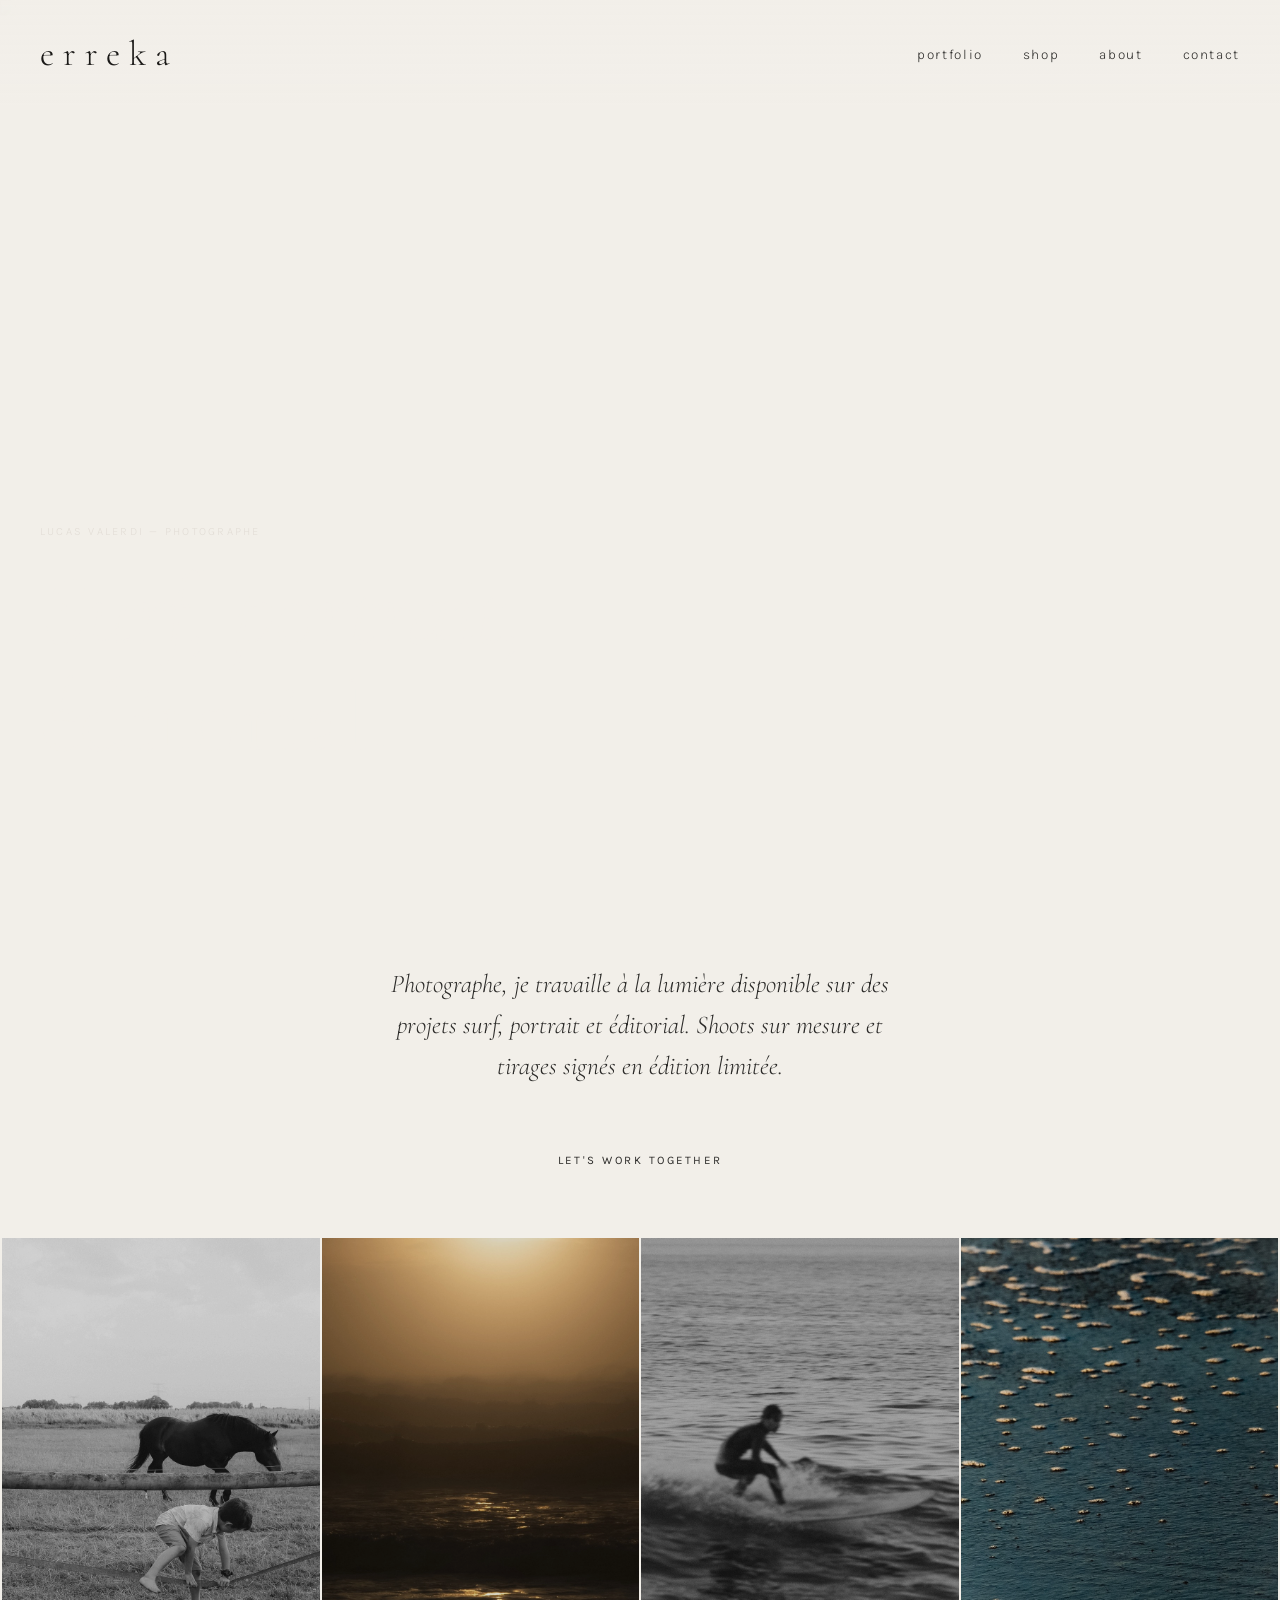
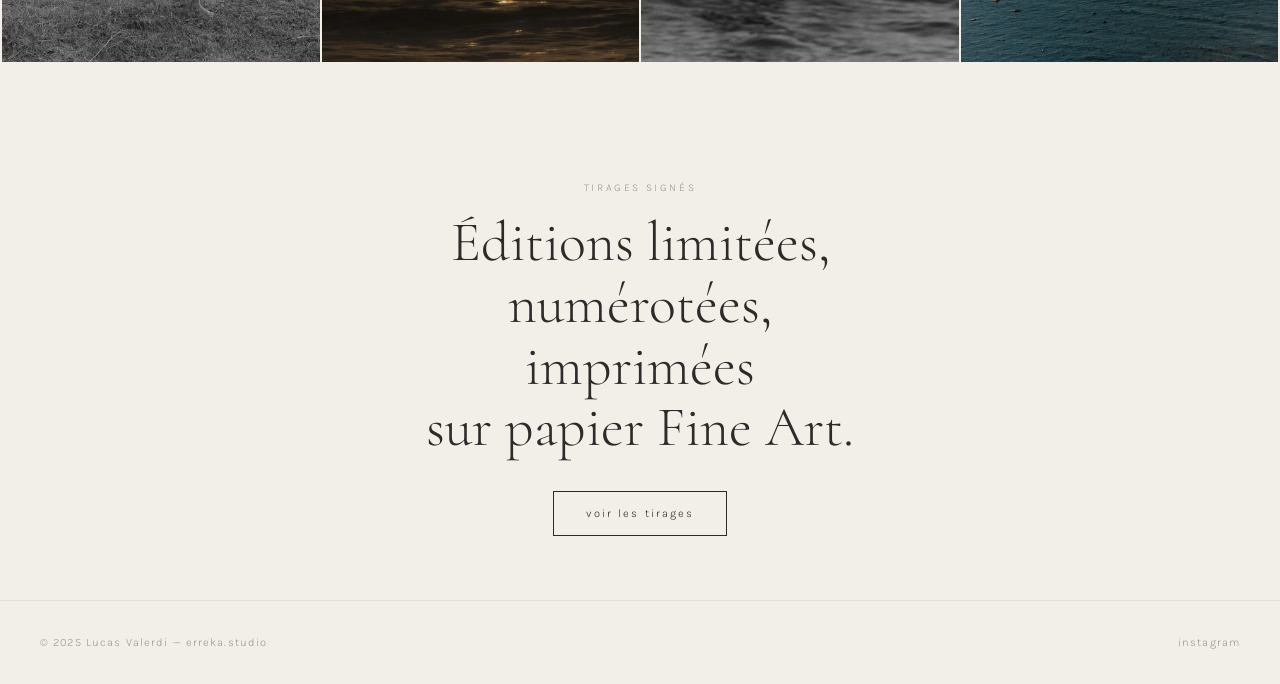
==== index.html @ fd2694c6 "Animations hover : button[type=submit] + .animated-link réutilisable Co-Authored-By: Claude Sonnet 4" ====
<!DOCTYPE html>
<html lang="fr">
<head>
  <meta charset="UTF-8" />
  <meta name="viewport" content="width=device-width, initial-scale=1.0" />
  <title>Lucas Valerdi — Photographe Pays Basque</title>
  <meta name="description" content="Photographe au Pays Basque. Surf, portrait, éditorial à Biarritz, Hendaye et côte atlantique. Shoots sur mesure et tirages signés en édition limitée." />

  <!-- Open Graph -->
  <meta property="og:title" content="Lucas Valerdi — Photographe Pays Basque" />
  <meta property="og:description" content="Photographe au Pays Basque. Surf, portrait, éditorial. Shoots sur mesure et tirages signés en édition limitée." />
  <meta property="og:image" content="https://erreka.studio/images/hero.jpg" />
  <meta property="og:url" content="https://erreka.studio/" />
  <meta property="og:type" content="website" />
  <meta name="twitter:card" content="summary_large_image" />
  <meta name="twitter:title" content="Lucas Valerdi — Photographe Pays Basque" />
  <meta name="twitter:description" content="Photographe au Pays Basque. Surf, portrait, éditorial." />
  <meta name="twitter:image" content="https://erreka.studio/images/hero.jpg" />

  <link rel="icon" href="favicon.svg" type="image/svg+xml" />
  <link rel="preconnect" href="https://fonts.googleapis.com" />
  <link rel="preconnect" href="https://fonts.gstatic.com" crossorigin />
  <link href="https://fonts.googleapis.com/css2?family=Cormorant:ital,wght@0,300;0,400;1,300;1,400&family=Karla:wght@300;400&display=swap" rel="stylesheet" />
  <link rel="stylesheet" href="style.css" />

  <!-- Schema.org JSON-LD -->
  <script type="application/ld+json">
  {
    "@context": "https://schema.org",
    "@type": "Photographer",
    "name": "Lucas Valerdi",
    "url": "https://erreka.studio",
    "address": {
      "@type": "PostalAddress",
      "addressLocality": "Hendaye",
      "addressRegion": "Pays Basque",
      "addressCountry": "FR"
    },
    "email": "contact@erreka.studio"
  }
  </script>
</head>
<body>

  <!-- NAV -->
  <nav>
    <a href="index.html" class="nav-logo">erreka</a>
    <button class="nav-toggle" aria-label="Menu" onclick="toggleMenu()">
      <span></span><span></span>
    </button>
    <ul class="nav-links" id="navLinks">
      <li><a href="portfolio.html">portfolio</a></li>
      <li><a href="shop.html">shop</a></li>
      <li><a href="about.html">about</a></li>
      <li><a href="contact.html">contact</a></li>
    </ul>
  </nav>

  <!-- HERO — fondu enchaîné automatique -->
  <section class="hero">
    <div class="hero-image-wrap">
      <!-- Slide 1 : actif par défaut via JS -->
      <div class="hero-slide">
        <img src="images/hero.jpg" alt="Côte atlantique, Pays Basque" />
      </div>
      <div class="hero-slide">
        <img src="images/hero-2.jpg" alt="Surf au Pays Basque" />
      </div>
      <div class="hero-slide">
        <img src="images/hero-3.jpg" alt="Portrait photographe Biarritz" />
      </div>
      <div class="hero-slide">
        <img src="images/hero-4.jpg" alt="Paysage Pyrénées Atlantiques" />
      </div>
    </div>
    <div class="hero-text">
      <p class="hero-eyebrow">Lucas Valerdi — Photographe</p>
      <h1><em>Surf, portrait,</em><br />éditorial.</h1>
    </div>
  </section>

  <!-- INTRO -->
  <section class="intro">
    <p>
      Photographe, je travaille à la lumière disponible
      sur des projets surf, portrait et éditorial.
      Shoots sur mesure et tirages signés en édition limitée.
    </p>
  </section>

  <!-- CTA WORK TOGETHER -->
  <div class="cta-work">
    <a href="contact.html" class="btn-work animated-link">let's work together</a>
  </div>

  <!-- PORTFOLIO GRID PREVIEW -->
  <section class="grid-preview">
    <div class="grid-item">
      <a href="portfolio.html">
        <img src="images/photo-21.jpg" alt="Photographie Lucas Valerdi Pays Basque" />
      </a>
    </div>
    <div class="grid-item">
      <a href="portfolio.html">
        <img src="images/photo-9.jpg" alt="Photographie Lucas Valerdi Pays Basque" />
      </a>
    </div>
    <div class="grid-item">
      <a href="portfolio.html">
        <img src="images/photo-23.jpg" alt="Photographie Lucas Valerdi Pays Basque" />
      </a>
    </div>
    <div class="grid-item">
      <a href="portfolio.html">
        <img src="images/photo-20.jpg" alt="Photographie Lucas Valerdi Pays Basque" />
      </a>
    </div>
  </section>

  <!-- CTA TIRAGES -->
  <section class="cta-tirages">
    <div class="cta-inner">
      <p class="cta-label">tirages signés</p>
      <h2>Éditions limitées,<br />numérotées, imprimées<br />sur papier Fine Art.</h2>
      <a href="shop.html" class="btn">voir les tirages</a>
    </div>
  </section>

  <!-- FOOTER -->
  <footer>
    <p>© 2025 Lucas Valerdi — erreka.studio</p>
    <a href="https://instagram.com/erreka_studio" target="_blank" rel="noopener noreferrer" aria-label="Instagram erreka_studio (nouvelle fenêtre)">instagram</a>
  </footer>

  <script src="script.js"></script>
</body>
</html>
---- style.css ----
/* =====================
   TOKENS
   ===================== */
:root {
  --cream:    #F2EFE9;
  --fog:      #E2DDD6;
  --stone:    #9B9590;
  --charcoal: #2C2B29;
  --ink:      #1A1917;

  --ff-display: 'Cormorant', Georgia, serif;
  --ff-body:    'Karla', system-ui, sans-serif;

  --spacing-xs: 0.5rem;
  --spacing-s:  1rem;
  --spacing-m:  2rem;
  --spacing-l:  4rem;
  --spacing-xl: 8rem;

  --max-w: 1200px;
  --transition: 0.3s ease;
}

/* =====================
   RESET
   ===================== */
*, *::before, *::after { box-sizing: border-box; margin: 0; padding: 0; }

html { scroll-behavior: smooth; }

body {
  background: var(--cream);
  color: var(--charcoal);
  font-family: var(--ff-body);
  font-weight: 300;
  font-size: 1rem;
  line-height: 1.7;
  -webkit-font-smoothing: antialiased;
}

img {
  display: block;
  width: 100%;
  height: auto;
  -webkit-user-drag: none;
  user-select: none;
  -webkit-user-select: none;
}

a { color: inherit; text-decoration: none; }
ul { list-style: none; }

/* =====================
   NAV
   ===================== */
nav {
  position: fixed;
  top: 0; left: 0; right: 0;
  z-index: 1000;
  display: flex;
  align-items: center;
  justify-content: space-between;
  padding: 1.5rem 2.5rem;
  background: rgba(242,239,233,0.95);
  backdrop-filter: blur(8px);
  -webkit-backdrop-filter: blur(8px);
}

nav::before {
  content: '';
  position: absolute;
  inset: 0;
  background: linear-gradient(to bottom, rgba(242,239,233,0.85) 0%, transparent 100%);
  z-index: -1;
}

.nav-logo {
  font-family: var(--ff-display);
  font-size: 2.2rem;
  font-weight: 300;
  letter-spacing: 0.25em;
  color: var(--ink);
}

.nav-links {
  display: flex;
  gap: 2.5rem;
}

.nav-links a {
  font-size: 0.85rem;
  letter-spacing: 0.12em;
  text-transform: lowercase;
  color: var(--charcoal);
  transition: color var(--transition);
}

.nav-links a:hover { color: var(--stone); }

.nav-toggle {
  display: none;
  flex-direction: column;
  gap: 5px;
  background: none;
  border: none;
  cursor: pointer;
  padding: 4px;
}

.nav-toggle span {
  display: block;
  width: 22px;
  height: 1px;
  background: var(--ink);
  transition: transform 0.35s ease, opacity 0.35s ease;
}

/* Hamburger → croix fine */
.nav-toggle.is-open span:nth-child(1) {
  transform: translateY(3px) rotate(45deg);
}

.nav-toggle.is-open span:nth-child(2) {
  transform: translateY(-3px) rotate(-45deg);
}

/* =====================
   HERO
   ===================== */
.hero {
  position: relative;
  height: 100svh;
  min-height: 600px;
  overflow: hidden;
}

.hero-image-wrap {
  position: absolute;
  inset: 0;
}

/* Hero slideshow */
.hero-slide {
  position: absolute;
  inset: 0;
  opacity: 0;
  transition: opacity 1.5s ease-in-out;
}

.hero-slide.active {
  opacity: 1;
}

.hero-slide img {
  width: 100%;
  height: 100%;
  object-fit: cover;
  object-position: center;
  filter: brightness(0.88);
}

/* Fallback pour hero simple (pages autres) */
.hero-img {
  width: 100%;
  height: 100%;
  object-fit: cover;
  object-position: center;
  filter: brightness(0.88);
}

.hero-text {
  position: absolute;
  bottom: var(--spacing-xl);
  left: 2.5rem;
}

.hero-eyebrow {
  font-family: var(--ff-body);
  font-size: 0.7rem;
  letter-spacing: 0.2em;
  text-transform: uppercase;
  color: var(--fog);
  margin-bottom: var(--spacing-s);
}

.hero h1 {
  font-family: var(--ff-display);
  font-size: clamp(3rem, 8vw, 7rem);
  font-weight: 300;
  line-height: 1.05;
  color: var(--cream);
  letter-spacing: -0.01em;
}

.hero h1 em {
  font-style: italic;
  font-weight: 300;
}

.hero-scroll {
  position: absolute;
  bottom: 2rem;
  right: 2.5rem;
  font-size: 0.7rem;
  letter-spacing: 0.15em;
  color: var(--fog);
  writing-mode: vertical-rl;
  text-orientation: mixed;
  transform: rotate(180deg);
  transition: color var(--transition);
}

.hero-scroll:hover { color: var(--cream); }

/* =====================
   INTRO
   ===================== */
.intro {
  max-width: 620px;
  margin: calc(var(--spacing-xl) * 1.4) auto;
  padding: 0 2.5rem;
  text-align: center;
}

.intro p {
  font-family: var(--ff-display);
  font-size: clamp(1.2rem, 2.5vw, 1.6rem);
  font-weight: 300;
  font-style: italic;
  line-height: 1.6;
  color: var(--charcoal);
}

/* =====================
   GRID PREVIEW
   ===================== */
.grid-preview {
  display: grid;
  grid-template-columns: repeat(4, 1fr);
  gap: 2px;
  padding: 0 2px;
}

.grid-item {
  position: relative;
  aspect-ratio: 2/3;
  overflow: hidden;
}

.grid-item a {
  display: block;
  width: 100%;
  height: 100%;
}

.grid-item img {
  transition: transform 0.6s ease, filter 0.6s ease;
  filter: brightness(0.85);
  pointer-events: none;
}

.grid-item:hover img {
  transform: scale(1.04);
  filter: brightness(0.7);
}

.grid-item span {
  position: absolute;
  bottom: 1.2rem;
  left: 1.2rem;
  font-size: 0.7rem;
  letter-spacing: 0.18em;
  text-transform: lowercase;
  color: var(--cream);
  opacity: 0;
  transform: translateY(4px);
  transition: opacity 0.3s ease, transform 0.3s ease;
}

.grid-item:hover span {
  opacity: 1;
  transform: translateY(0);
}

/* =====================
   CTA TIRAGES
   ===================== */
.cta-tirages {
  margin: calc(var(--spacing-xl) * 1.4) 0;
  padding: 0 2.5rem;
  display: flex;
  justify-content: center;
}

.cta-inner {
  text-align: center;
  max-width: 500px;
}

.cta-label {
  font-size: 0.65rem;
  letter-spacing: 0.25em;
  text-transform: uppercase;
  color: var(--stone);
  margin-bottom: var(--spacing-s);
}

.cta-inner h2 {
  font-family: var(--ff-display);
  font-size: clamp(2rem, 5vw, 3.5rem);
  font-weight: 300;
  line-height: 1.1;
  margin-bottom: var(--spacing-m);
}

.btn {
  display: inline-block;
  padding: 0.75rem 2rem;
  border: 1px solid var(--charcoal);
  font-size: 0.7rem;
  letter-spacing: 0.18em;
  text-transform: lowercase;
  color: var(--charcoal);
  transition: background var(--transition), color var(--transition);
}

.btn:hover {
  background: var(--charcoal);
  color: var(--cream);
}

button[type="submit"] {
  -webkit-appearance: none;
  appearance: none;
  background: transparent;
  border: none;
  color: var(--charcoal);
  font-family: var(--ff-body);
  font-size: 0.7rem;
  letter-spacing: 0.18em;
  text-transform: lowercase;
  padding: 0.75rem 0;
  cursor: pointer;
  position: relative;
  display: inline-block;
}

button[type="submit"]::after {
  content: '';
  position: absolute;
  bottom: 0;
  left: 0;
  width: 0;
  height: 1px;
  background: var(--charcoal);
  transition: width 0.4s ease;
}

button[type="submit"]:hover::after {
  width: 100%;
}

/* =====================
   ANIMATED LINK
   ===================== */
.animated-link {
  font-family: var(--ff-body);
  font-size: 0.7rem;
  letter-spacing: 0.18em;
  text-transform: lowercase;
  color: var(--charcoal);
  position: relative;
  padding-bottom: 2px;
}

.animated-link::after {
  content: '';
  position: absolute;
  bottom: 0;
  left: 0;
  width: 0;
  height: 1px;
  background: var(--charcoal);
  transition: width 0.4s ease;
}

.animated-link:hover::after {
  width: 100%;
}

/* =====================
   CTA WORK TOGETHER
   ===================== */
.cta-work {
  display: flex;
  justify-content: center;
  padding: 0 2.5rem var(--spacing-l);
}

.btn-work {
  position: relative;
  font-family: var(--ff-body);
  font-size: 0.72rem;
  font-weight: 400;
  letter-spacing: 0.22em;
  text-transform: uppercase;
  color: var(--charcoal);
  padding-bottom: 4px;
}

.btn-work::after {
  content: '';
  position: absolute;
  bottom: 0;
  left: 0;
  width: 0;
  height: 1px;
  background: var(--charcoal);
  transition: width 0.3s ease;
}

.btn-work:hover::after {
  width: 100%;
}

/* =====================
   FOOTER
   ===================== */
footer {
  border-top: 1px solid var(--fog);
  padding: var(--spacing-m) 2.5rem;
  display: flex;
  justify-content: space-between;
  align-items: center;
}

footer p, footer a {
  font-size: 0.7rem;
  letter-spacing: 0.1em;
  color: var(--stone);
}

footer a:hover { color: var(--charcoal); }

/* =====================
   PORTFOLIO
   ===================== */
.portfolio-magazine {
  max-width: 600px;
  margin: 0 auto;
  padding: 80px 2rem var(--spacing-xl);
}

.pf-photo {
  width: 100%;
  margin-left: auto;
  margin-right: auto;
  margin-bottom: 8rem;
  cursor: pointer;
}

.pf-photo img {
  width: 100%;
  height: auto;
  max-height: 80vh;
  object-fit: contain;
  pointer-events: none;
}

/* =====================
   SHOOTS PAGE
   ===================== */
.shoots-grid {
  display: grid;
  grid-template-columns: repeat(2, 1fr);
  gap: var(--spacing-m);
  padding: var(--spacing-l) 2.5rem;
  max-width: var(--max-w);
}

.shoot-card {
  padding: var(--spacing-m);
  border: 1px solid var(--fog);
}

.shoot-card h3 {
  font-family: var(--ff-display);
  font-size: 1.8rem;
  font-weight: 300;
  font-style: italic;
  margin-bottom: var(--spacing-xs);
}

.shoot-card p {
  font-size: 0.85rem;
  color: var(--stone);
  line-height: 1.6;
  margin-bottom: var(--spacing-m);
}

.shoot-card .price {
  font-size: 0.7rem;
  letter-spacing: 0.15em;
  color: var(--charcoal);
  margin-bottom: var(--spacing-s);
}

/* =====================
   CONTACT / FORM
   ===================== */
.contact-wrap {
  display: grid;
  grid-template-columns: 1fr 1fr;
  gap: var(--spacing-xl);
  padding: 160px 2.5rem var(--spacing-l);
  max-width: var(--max-w);
}

.contact-info p {
  font-family: var(--ff-display);
  font-size: 1.4rem;
  font-weight: 300;
  font-style: italic;
  line-height: 1.5;
  margin-bottom: var(--spacing-m);
}

.contact-info a {
  font-size: 0.75rem;
  letter-spacing: 0.12em;
  color: var(--stone);
  display: block;
  margin-bottom: var(--spacing-xs);
  transition: color var(--transition);
}

.contact-info a:hover { color: var(--charcoal); }

form { display: flex; flex-direction: column; gap: var(--spacing-s); }

form label {
  font-size: 0.65rem;
  letter-spacing: 0.2em;
  text-transform: uppercase;
  color: var(--stone);
  display: block;
  margin-bottom: 4px;
}

form input,
form select,
form textarea {
  width: 100%;
  background: transparent;
  border: none;
  border-bottom: 1px solid var(--fog);
  padding: 0.5rem 0;
  font-family: var(--ff-body);
  font-size: 0.9rem;
  font-weight: 300;
  color: var(--charcoal);
  outline: none;
  transition: border-color var(--transition);
}

form input:focus,
form select:focus,
form textarea:focus {
  border-bottom-color: var(--charcoal);
  outline: 2px solid transparent;
  outline-offset: 2px;
  box-shadow: 0 2px 0 0 var(--charcoal);
}

form textarea { resize: none; height: 100px; }

form .field { display: flex; flex-direction: column; }

/* =====================
   ABOUT PAGE
   ===================== */
.about-wrap {
  display: grid;
  grid-template-columns: 1fr 1fr;
  gap: var(--spacing-xl);
  padding: 120px 2.5rem var(--spacing-l);
  max-width: var(--max-w);
  align-items: start;
}

.about-img-wrap {
  aspect-ratio: 3/4;
  overflow: hidden;
}

.about-text h2 {
  font-family: var(--ff-display);
  font-size: clamp(2rem, 4vw, 3rem);
  font-weight: 300;
  line-height: 1.1;
  margin-bottom: var(--spacing-m);
}

.about-text p {
  font-size: 0.9rem;
  line-height: 1.8;
  color: var(--charcoal);
  margin-bottom: var(--spacing-m);
}

/* =====================
   TIRAGES PAGE
   ===================== */
.tirages-intro {
  max-width: 540px;
  padding: calc(var(--spacing-xl) + 2rem) 2.5rem var(--spacing-l);
}

.tirages-intro h1 {
  font-family: var(--ff-display);
  font-size: clamp(2.5rem, 6vw, 4.5rem);
  font-weight: 300;
  font-style: italic;
  line-height: 1.05;
  margin-bottom: var(--spacing-m);
}

.tirages-intro p {
  font-size: 0.9rem;
  color: var(--stone);
  line-height: 1.7;
}

.tirages-grid {
  display: grid;
  grid-template-columns: repeat(3, 1fr);
  gap: var(--spacing-m);
  padding: 0 2.5rem var(--spacing-xl);
}

.tirage-card { cursor: pointer; }

.tirage-card-img {
  aspect-ratio: 2/3;
  overflow: hidden;
  margin-bottom: var(--spacing-s);
}

.tirage-card-img img {
  transition: transform 0.6s ease;
  pointer-events: none;
}

.tirage-card:hover .tirage-card-img img {
  transform: scale(1.03);
}

.tirage-card h3 {
  font-family: var(--ff-display);
  font-size: 1.1rem;
  font-weight: 300;
  font-style: italic;
  margin-bottom: 4px;
}

.tirage-card .tirage-meta {
  font-size: 0.7rem;
  letter-spacing: 0.1em;
  color: var(--stone);
}

/* =====================
   LIGHTBOX
   ===================== */
.lightbox {
  display: none;
  position: fixed;
  inset: 0;
  background: rgba(26,25,23,0.95);
  z-index: 200;
  align-items: center;
  justify-content: center;
}

.lightbox.open { display: flex; }

.lightbox img {
  max-width: 90vw;
  max-height: 90vh;
  width: auto;
  height: auto;
  object-fit: contain;
  pointer-events: none;
}

.lightbox-close {
  position: absolute;
  top: 1.5rem;
  right: 2rem;
  background: none;
  border: none;
  color: var(--fog);
  font-size: 1.5rem;
  cursor: pointer;
  font-family: var(--ff-body);
  letter-spacing: 0.1em;
}

/* =====================
   SHOP PAGE
   ===================== */
.shop-wrap {
  display: flex;
  flex-direction: column;
  align-items: center;
  padding: calc(var(--spacing-xl) + 2rem) 2.5rem var(--spacing-l);
  gap: var(--spacing-s);
}

.shop-img-wrap {
  width: 100%;
  max-width: 380px;
  aspect-ratio: 2/3;
  overflow: hidden;
}

.shop-img-wrap img {
  pointer-events: none;
}

.shop-tagline {
  font-family: var(--ff-display);
  font-size: clamp(1.2rem, 2.5vw, 1.6rem);
  font-weight: 300;
  font-style: italic;
  color: var(--charcoal);
  text-align: center;
  margin-top: var(--spacing-s);
}

.shop-body {
  font-family: var(--ff-body);
  font-size: 0.85rem;
  font-weight: 300;
  color: var(--stone);
  text-align: center;
  max-width: 420px;
  line-height: 1.7;
}

@media (max-width: 768px) {
  .shop-wrap {
    padding: calc(80px + var(--spacing-s)) 1.5rem var(--spacing-m);
    gap: var(--spacing-xs);
  }

  .shop-img-wrap {
    max-width: 280px;
  }
}

/* =====================
   PAGE 404
   ===================== */
.not-found {
  min-height: 80vh;
  display: flex;
  flex-direction: column;
  align-items: center;
  justify-content: center;
  text-align: center;
  padding: 2.5rem;
}

.not-found h1 {
  font-family: var(--ff-display);
  font-size: clamp(4rem, 12vw, 9rem);
  font-weight: 300;
  color: var(--fog);
  line-height: 1;
  margin-bottom: var(--spacing-m);
}

.not-found p {
  font-family: var(--ff-display);
  font-size: clamp(1rem, 2.5vw, 1.4rem);
  font-weight: 300;
  font-style: italic;
  color: var(--charcoal);
  margin-bottom: var(--spacing-l);
  max-width: 480px;
  line-height: 1.5;
}

/* =====================
   DESKTOP — ESPACEMENT RÉDUIT
   ===================== */
@media (min-width: 769px) {
  .intro {
    margin-top: 4rem;
    margin-bottom: 4rem;
  }
  .cta-tirages {
    margin-top: 4rem;
    margin-bottom: 4rem;
  }
  .grid-preview {
    margin-bottom: 0;
  }
}

/* =====================
   RESPONSIVE — TABLET
   ===================== */
@media (max-width: 1024px) {
  .grid-preview { grid-template-columns: repeat(2, 1fr); }

  .shoots-grid {
    grid-template-columns: 1fr;
    max-width: 640px;
  }

  .tirages-grid { grid-template-columns: repeat(2, 1fr); }

  .about-wrap {
    grid-template-columns: 1fr;
    max-width: 640px;
    gap: var(--spacing-l);
  }

  .about-img-wrap { aspect-ratio: 4/3; }

  .contact-wrap { grid-template-columns: 1fr; }

  .masonry { columns: 2; }
}

/* =====================
   RESPONSIVE — MOBILE
   ===================== */
@media (max-width: 768px) {

  /* Nav */
  nav { padding: 1.2rem 1.5rem; }

  .nav-links {
    position: fixed;
    inset: 0;
    height: 100vh;
    display: flex;
    flex-direction: column;
    align-items: center;
    justify-content: center;
    gap: 3rem;
    background: #F2EFE9;
    z-index: 999;
    overflow: visible;
    opacity: 0;
    visibility: hidden;
    pointer-events: none;
    transition: opacity 0.4s ease, visibility 0.4s ease;
  }

  .nav-links.open {
    opacity: 1;
    visibility: visible;
    pointer-events: auto;
  }

  .nav-links a {
    font-family: var(--ff-display);
    font-size: 2.5rem;
    font-style: italic;
    font-weight: 300;
    letter-spacing: 0.05em;
    color: var(--charcoal);
  }

  .nav-toggle {
    display: flex;
    position: relative;
    z-index: 1001;
  }

  /* Hero */
  .hero-text { left: 1.5rem; bottom: 5rem; }
  .hero h1 { font-size: clamp(2.2rem, 10vw, 3.5rem); }

  /* Grid preview — labels toujours visibles sur touch */
  .grid-preview {
    grid-template-columns: repeat(2, 1fr);
    gap: 2px;
    padding: 0 2px;
  }

  .grid-item span {
    opacity: 1;
    transform: translateY(0);
  }

  /* Intro */
  .intro { padding: 0 1.5rem; margin: var(--spacing-l) auto; }

  /* CTA */
  .cta-tirages { padding: 0 1.5rem; }

  /* Footer */
  footer {
    padding: var(--spacing-m) 1.5rem;
    flex-direction: column;
    gap: var(--spacing-xs);
    text-align: center;
  }

  /* Portfolio — mobile */
  .portfolio-magazine {
    padding-left: 1rem;
    padding-right: 1rem;
  }

  .pf-photo {
    margin-bottom: 4rem;
  }

  /* Shoots */
  .shoots-grid {
    grid-template-columns: 1fr;
    padding: var(--spacing-m) 1.5rem;
  }

  .shoot-card { padding: var(--spacing-s); }

  /* About — padding-top pour la nav fixe */
  .about-wrap {
    grid-template-columns: 1fr;
    padding: calc(80px + var(--spacing-m)) 1.5rem var(--spacing-l);
    gap: var(--spacing-m);
  }

  .about-img-wrap { aspect-ratio: 4/3; }

  /* Tirages */
  .tirages-intro {
    padding: calc(80px + var(--spacing-s)) 1.5rem var(--spacing-m);
  }

  .tirages-grid {
    grid-template-columns: 1fr;
    padding: 0 1.5rem var(--spacing-l);
    gap: var(--spacing-l);
  }

  /* Contact */
  .contact-wrap {
    grid-template-columns: 1fr;
    padding: calc(80px + var(--spacing-s)) 1.5rem var(--spacing-l);
    gap: var(--spacing-l);
  }

  form input,
  form select,
  form textarea {
    width: 100%;
  }

  /* Page header (shoots) */
  .page-header {
    padding: calc(80px + var(--spacing-s)) 1.5rem var(--spacing-s);
  }

  /* Lightbox */
  .lightbox img {
    max-width: 96vw;
    max-height: 80vh;
  }

  .lightbox-close {
    top: 1rem;
    right: 1rem;
    font-size: 0.85rem;
  }
}

  button[type="submit"] {
    width: 100%;
    text-align: left;
  }
}

/* =====================
   MERCI PAGE
   ===================== */
.merci-wrap {
  min-height: 80vh;
  display: flex;
  flex-direction: column;
  align-items: center;
  justify-content: center;
  text-align: center;
  padding: 6rem 2rem;
  gap: 1.5rem;
}

.merci-title {
  font-family: var(--ff-display);
  font-size: clamp(2.5rem, 6vw, 5rem);
  font-weight: 300;
  font-style: italic;
  color: var(--charcoal);
  line-height: 1.1;
}

.merci-sub {
  font-family: var(--ff-body);
  font-size: 0.8rem;
  color: var(--stone);
  letter-spacing: 0.15em;
  text-transform: lowercase;
}

.merci-back {
  font-family: var(--ff-body);
  font-size: 0.7rem;
  letter-spacing: 0.18em;
  text-transform: lowercase;
  color: var(--charcoal);
  position: relative;
  padding-bottom: 2px;
  margin-top: 1rem;
}

.merci-back::after {
  content: '';
  position: absolute;
  bottom: 0;
  left: 0;
  width: 0;
  height: 1px;
  background: var(--stone);
  transition: width 0.4s ease;
}

.merci-back:hover::after {
  width: 100%;
}

/* =====================
   RESPONSIVE — PETIT MOBILE
   ===================== */
@media (max-width: 480px) {
  .grid-preview { grid-template-columns: repeat(2, 1fr); }

  .hero h1 { font-size: clamp(2rem, 11vw, 3rem); }

  .intro p { font-size: 1.1rem; }

}
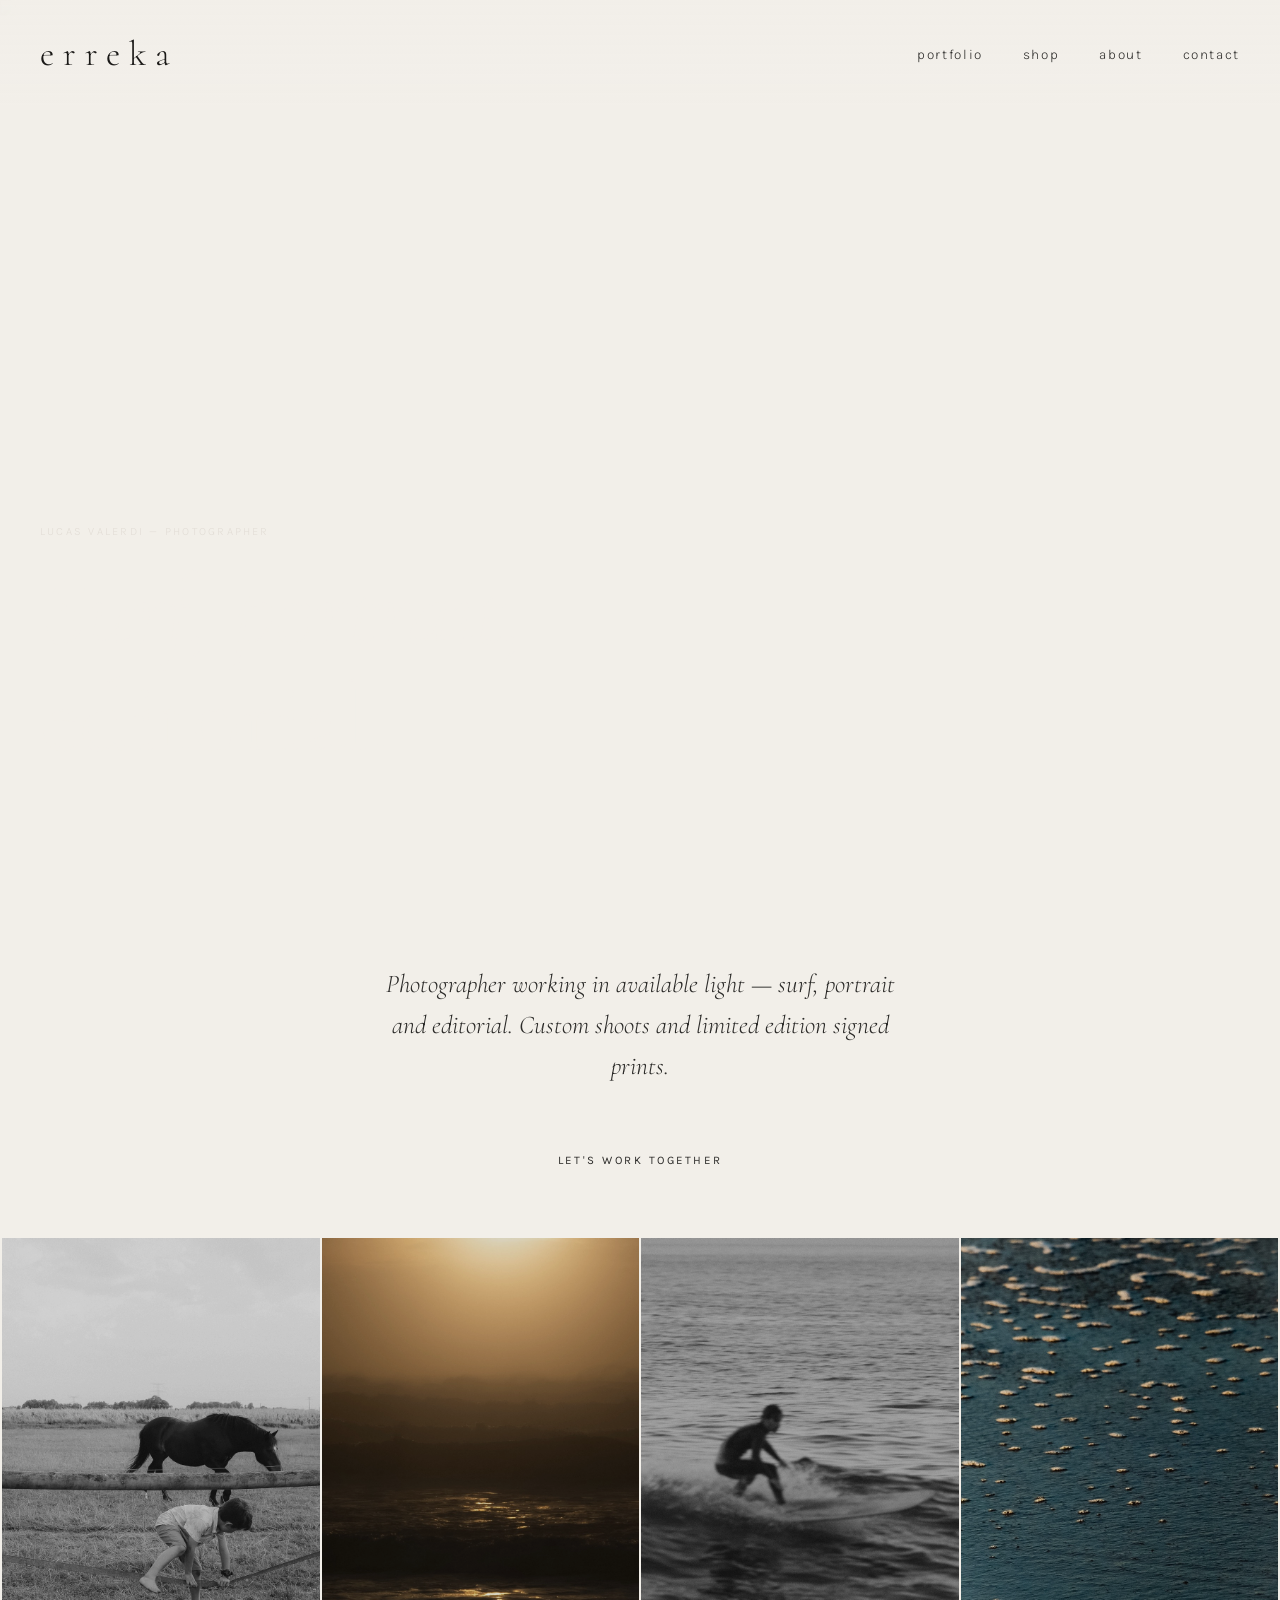
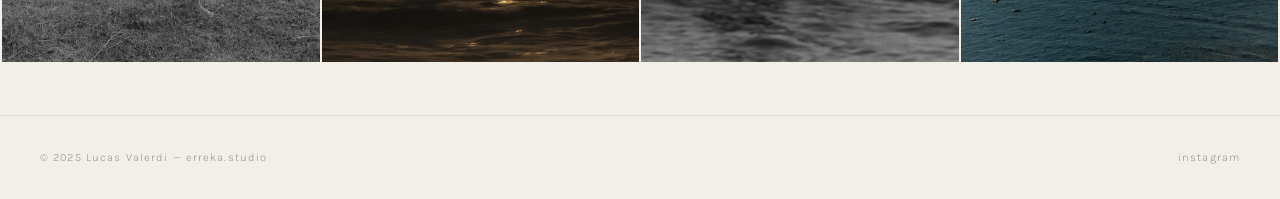
==== commit 8bf27725: "Site entièrement en anglais + suppression section cta-tirages - lang="fr" → lang="en" sur toutes les" ====
--- a/index.html
+++ b/index.html
@@ -1,20 +1,20 @@
 <!DOCTYPE html>
-<html lang="fr">
+<html lang="en">
 <head>
   <meta charset="UTF-8" />
   <meta name="viewport" content="width=device-width, initial-scale=1.0" />
   <title>Lucas Valerdi — Photographe Pays Basque</title>
-  <meta name="description" content="Photographe au Pays Basque. Surf, portrait, éditorial à Biarritz, Hendaye et côte atlantique. Shoots sur mesure et tirages signés en édition limitée." />
+  <meta name="description" content="Photographer based in the Basque Country. Surf, portrait, editorial — Biarritz, Hendaye and the Atlantic coast. Custom shoots and limited edition signed prints." />
 
   <!-- Open Graph -->
-  <meta property="og:title" content="Lucas Valerdi — Photographe Pays Basque" />
-  <meta property="og:description" content="Photographe au Pays Basque. Surf, portrait, éditorial. Shoots sur mesure et tirages signés en édition limitée." />
+  <meta property="og:title" content="Lucas Valerdi — Photographer Basque Country" />
+  <meta property="og:description" content="Photographer based in the Basque Country. Surf, portrait, editorial. Custom shoots and limited edition signed prints." />
   <meta property="og:image" content="https://erreka.studio/images/hero.jpg" />
   <meta property="og:url" content="https://erreka.studio/" />
   <meta property="og:type" content="website" />
   <meta name="twitter:card" content="summary_large_image" />
-  <meta name="twitter:title" content="Lucas Valerdi — Photographe Pays Basque" />
-  <meta name="twitter:description" content="Photographe au Pays Basque. Surf, portrait, éditorial." />
+  <meta name="twitter:title" content="Lucas Valerdi — Photographer Basque Country" />
+  <meta name="twitter:description" content="Photographer based in the Basque Country. Surf, portrait, editorial." />
   <meta name="twitter:image" content="https://erreka.studio/images/hero.jpg" />
 
   <link rel="icon" href="favicon.svg" type="image/svg+xml" />
@@ -74,17 +74,17 @@
       </div>
     </div>
     <div class="hero-text">
-      <p class="hero-eyebrow">Lucas Valerdi — Photographe</p>
-      <h1><em>Surf, portrait,</em><br />éditorial.</h1>
+      <p class="hero-eyebrow">Lucas Valerdi — Photographer</p>
+      <h1><em>Surf, portrait,</em><br />editorial.</h1>
     </div>
   </section>
 
   <!-- INTRO -->
   <section class="intro">
     <p>
-      Photographe, je travaille à la lumière disponible
-      sur des projets surf, portrait et éditorial.
-      Shoots sur mesure et tirages signés en édition limitée.
+      Photographer working in available light —
+      surf, portrait and editorial.
+      Custom shoots and limited edition signed prints.
     </p>
   </section>
 
@@ -117,15 +117,6 @@
     </div>
   </section>
 
-  <!-- CTA TIRAGES -->
-  <section class="cta-tirages">
-    <div class="cta-inner">
-      <p class="cta-label">tirages signés</p>
-      <h2>Éditions limitées,<br />numérotées, imprimées<br />sur papier Fine Art.</h2>
-      <a href="shop.html" class="btn">voir les tirages</a>
-    </div>
-  </section>
-
   <!-- FOOTER -->
   <footer>
     <p>© 2025 Lucas Valerdi — erreka.studio</p>
--- a/style.css
+++ b/style.css
@@ -285,33 +285,6 @@
 /* =====================
    CTA TIRAGES
    ===================== */
-.cta-tirages {
-  margin: calc(var(--spacing-xl) * 1.4) 0;
-  padding: 0 2.5rem;
-  display: flex;
-  justify-content: center;
-}
-
-.cta-inner {
-  text-align: center;
-  max-width: 500px;
-}
-
-.cta-label {
-  font-size: 0.65rem;
-  letter-spacing: 0.25em;
-  text-transform: uppercase;
-  color: var(--stone);
-  margin-bottom: var(--spacing-s);
-}
-
-.cta-inner h2 {
-  font-family: var(--ff-display);
-  font-size: clamp(2rem, 5vw, 3.5rem);
-  font-weight: 300;
-  line-height: 1.1;
-  margin-bottom: var(--spacing-m);
-}
 
 .btn {
   display: inline-block;
@@ -800,11 +773,7 @@
     margin-top: 4rem;
     margin-bottom: 4rem;
   }
-  .cta-tirages {
-    margin-top: 4rem;
-    margin-bottom: 4rem;
-  }
-  .grid-preview {
+.grid-preview {
     margin-bottom: 0;
   }
 }
@@ -901,10 +870,7 @@
   /* Intro */
   .intro { padding: 0 1.5rem; margin: var(--spacing-l) auto; }
 
-  /* CTA */
-  .cta-tirages { padding: 0 1.5rem; }
-
-  /* Footer */
+/* Footer */
   footer {
     padding: var(--spacing-m) 1.5rem;
     flex-direction: column;
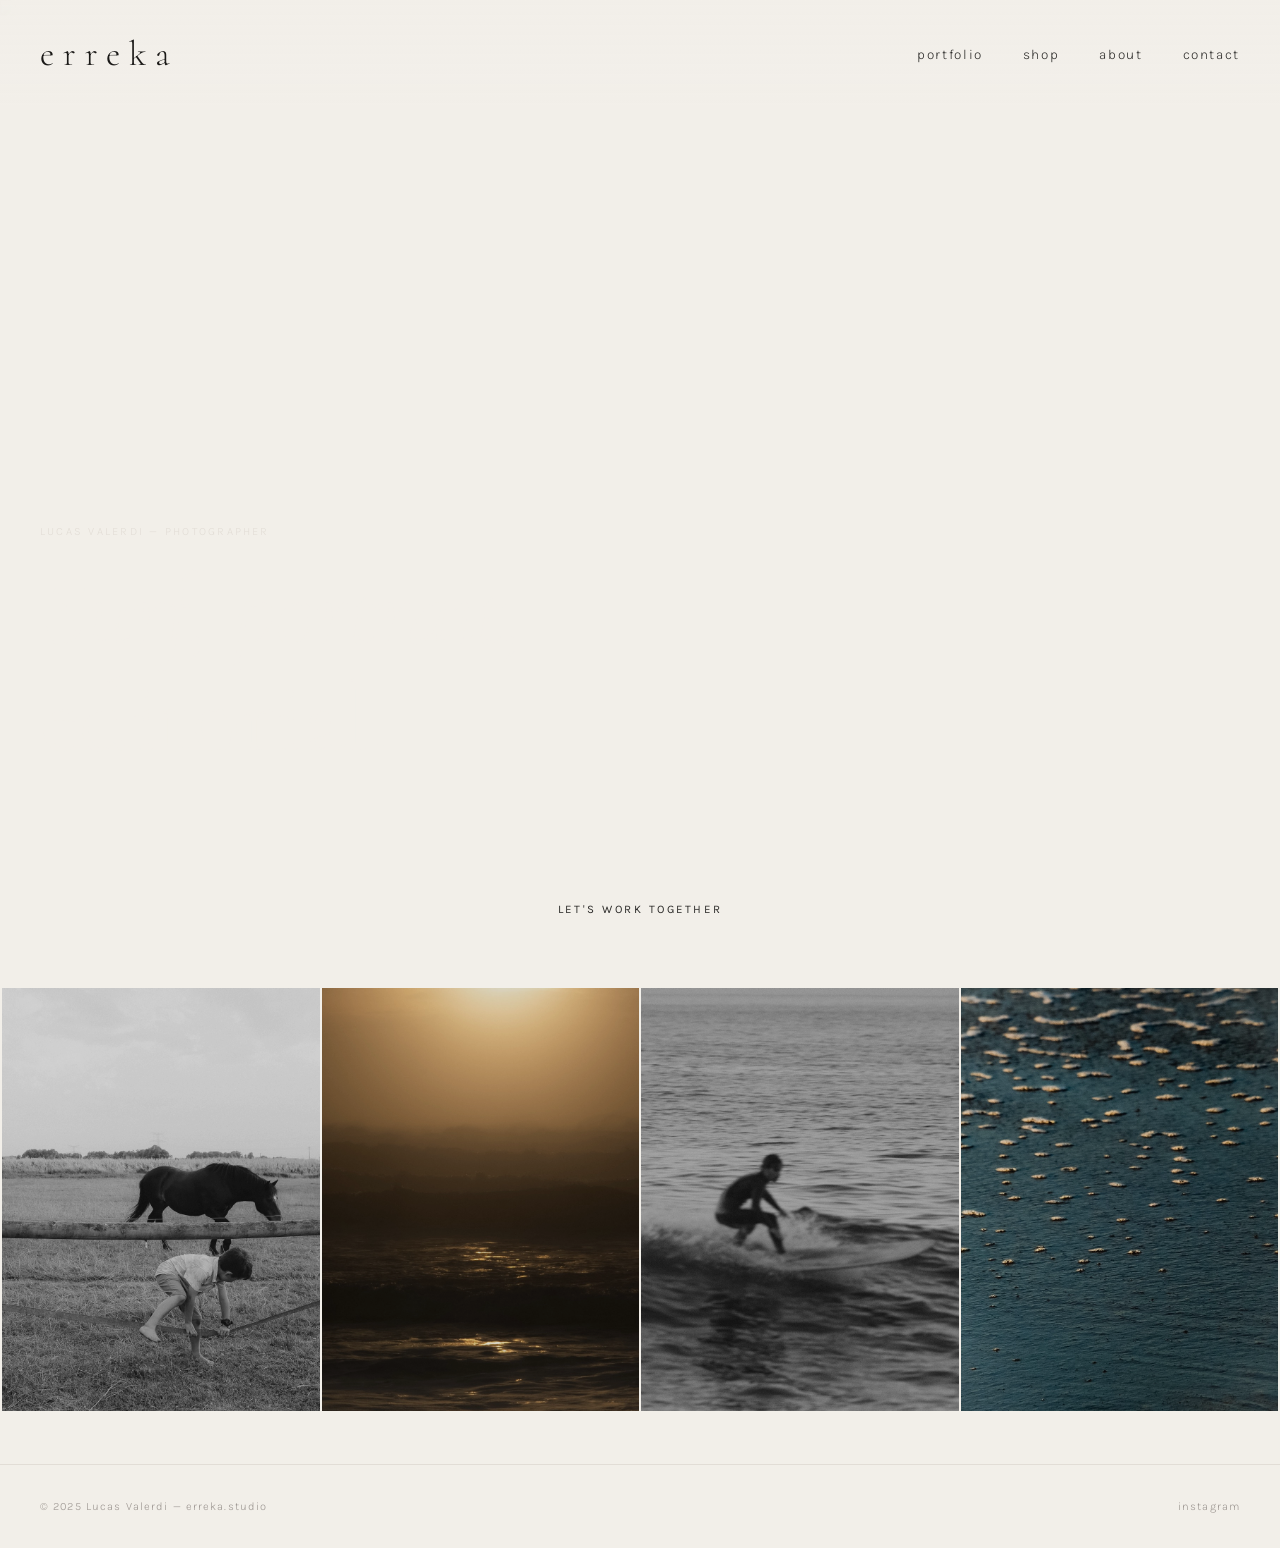
==== commit 9e777ed8: "index.html : suppression section .intro + CSS associé Co-Authored-By: Claude Sonnet 4.6 <noreply@ant" ====
--- a/index.html
+++ b/index.html
@@ -79,15 +79,6 @@
     </div>
   </section>
 
-  <!-- INTRO -->
-  <section class="intro">
-    <p>
-      Photographer working in available light —
-      surf, portrait and editorial.
-      Custom shoots and limited edition signed prints.
-    </p>
-  </section>
-
   <!-- CTA WORK TOGETHER -->
   <div class="cta-work">
     <a href="contact.html" class="btn-work animated-link">let's work together</a>
--- a/style.css
+++ b/style.css
@@ -215,21 +215,6 @@
 /* =====================
    INTRO
    ===================== */
-.intro {
-  max-width: 620px;
-  margin: calc(var(--spacing-xl) * 1.4) auto;
-  padding: 0 2.5rem;
-  text-align: center;
-}
-
-.intro p {
-  font-family: var(--ff-display);
-  font-size: clamp(1.2rem, 2.5vw, 1.6rem);
-  font-weight: 300;
-  font-style: italic;
-  line-height: 1.6;
-  color: var(--charcoal);
-}
 
 /* =====================
    GRID PREVIEW
@@ -553,25 +538,30 @@
    ABOUT PAGE
    ===================== */
 .about-wrap {
-  display: grid;
-  grid-template-columns: 1fr 1fr;
-  gap: var(--spacing-xl);
-  padding: 120px 2.5rem var(--spacing-l);
-  max-width: var(--max-w);
-  align-items: start;
+  display: flex;
+  flex-direction: column;
+  align-items: center;
+  padding: 120px 2rem var(--spacing-l);
+  max-width: 620px;
+  margin: 0 auto;
+  gap: var(--spacing-l);
 }
 
 .about-img-wrap {
-  aspect-ratio: 3/4;
+  width: 280px;
+  aspect-ratio: 1/1;
   overflow: hidden;
-}
-
-.about-text h2 {
-  font-family: var(--ff-display);
-  font-size: clamp(2rem, 4vw, 3rem);
-  font-weight: 300;
-  line-height: 1.1;
-  margin-bottom: var(--spacing-m);
+  flex-shrink: 0;
+}
+
+.about-img-wrap img {
+  width: 100%;
+  height: 100% !important;
+  object-fit: cover;
+}
+
+.about-text {
+  width: 100%;
 }
 
 .about-text p {
@@ -769,10 +759,6 @@
    DESKTOP — ESPACEMENT RÉDUIT
    ===================== */
 @media (min-width: 769px) {
-  .intro {
-    margin-top: 4rem;
-    margin-bottom: 4rem;
-  }
 .grid-preview {
     margin-bottom: 0;
   }
@@ -790,14 +776,6 @@
   }
 
   .tirages-grid { grid-template-columns: repeat(2, 1fr); }
-
-  .about-wrap {
-    grid-template-columns: 1fr;
-    max-width: 640px;
-    gap: var(--spacing-l);
-  }
-
-  .about-img-wrap { aspect-ratio: 4/3; }
 
   .contact-wrap { grid-template-columns: 1fr; }
 
@@ -867,9 +845,6 @@
     transform: translateY(0);
   }
 
-  /* Intro */
-  .intro { padding: 0 1.5rem; margin: var(--spacing-l) auto; }
-
 /* Footer */
   footer {
     padding: var(--spacing-m) 1.5rem;
@@ -896,14 +871,8 @@
 
   .shoot-card { padding: var(--spacing-s); }
 
-  /* About — padding-top pour la nav fixe */
-  .about-wrap {
-    grid-template-columns: 1fr;
-    padding: calc(80px + var(--spacing-m)) 1.5rem var(--spacing-l);
-    gap: var(--spacing-m);
-  }
-
-  .about-img-wrap { aspect-ratio: 4/3; }
+  /* About */
+  .about-wrap { padding: calc(80px + var(--spacing-m)) 1.5rem var(--spacing-l); }
 
   /* Tirages */
   .tirages-intro {
@@ -1018,6 +987,5 @@
 
   .hero h1 { font-size: clamp(2rem, 11vw, 3rem); }
 
-  .intro p { font-size: 1.1rem; }
-
-}
+
+}
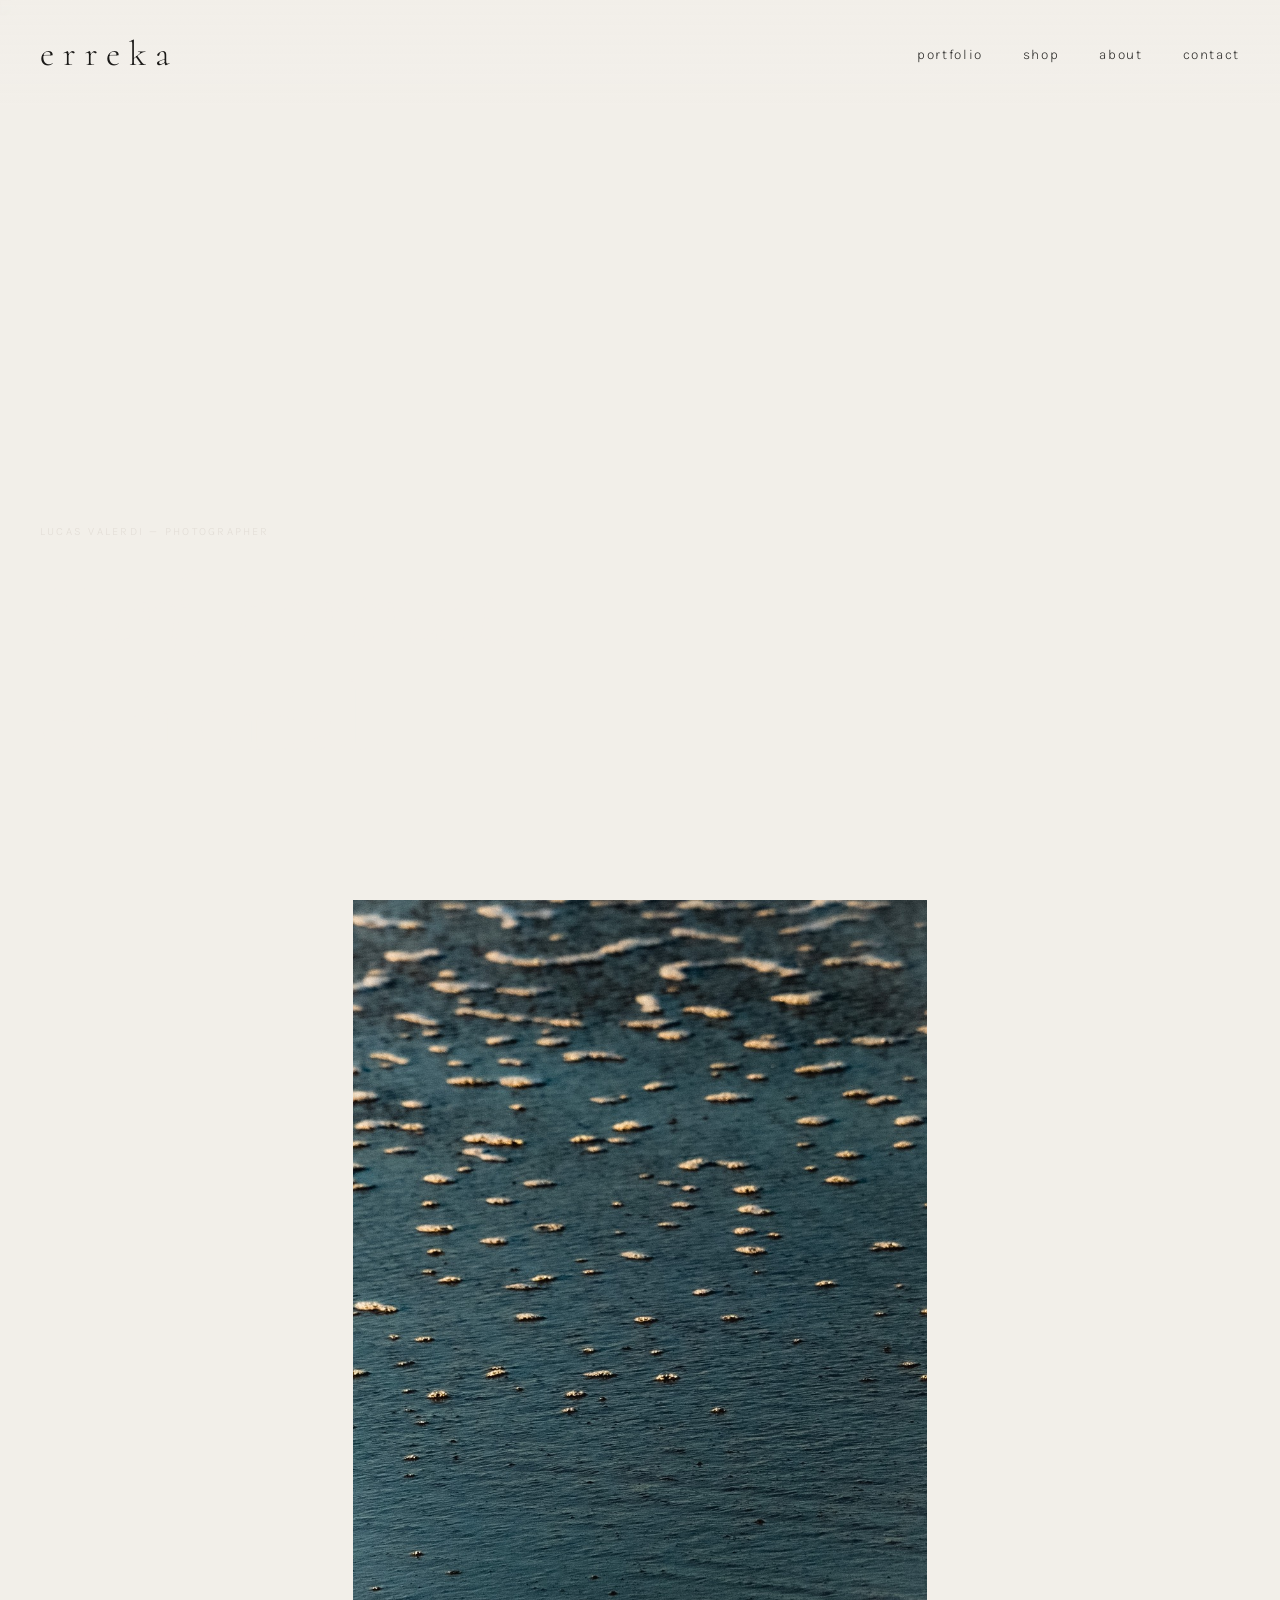
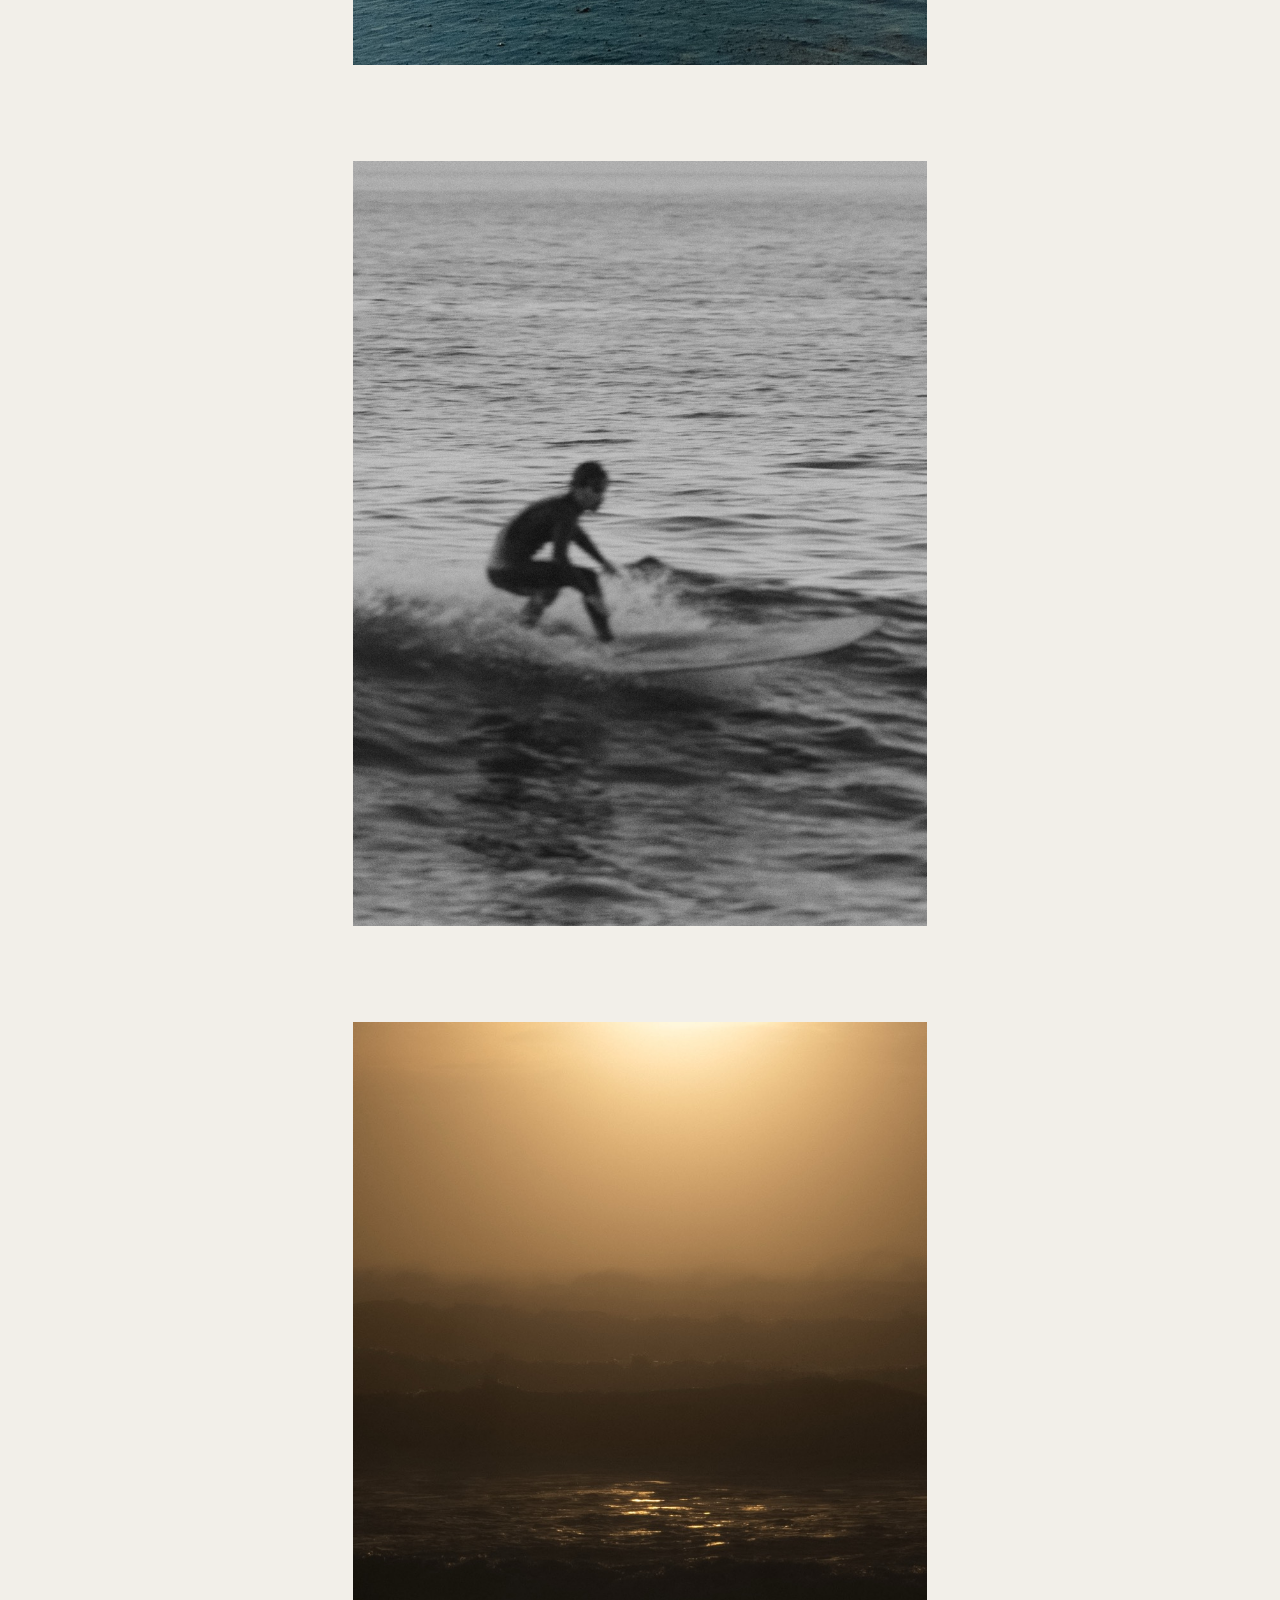
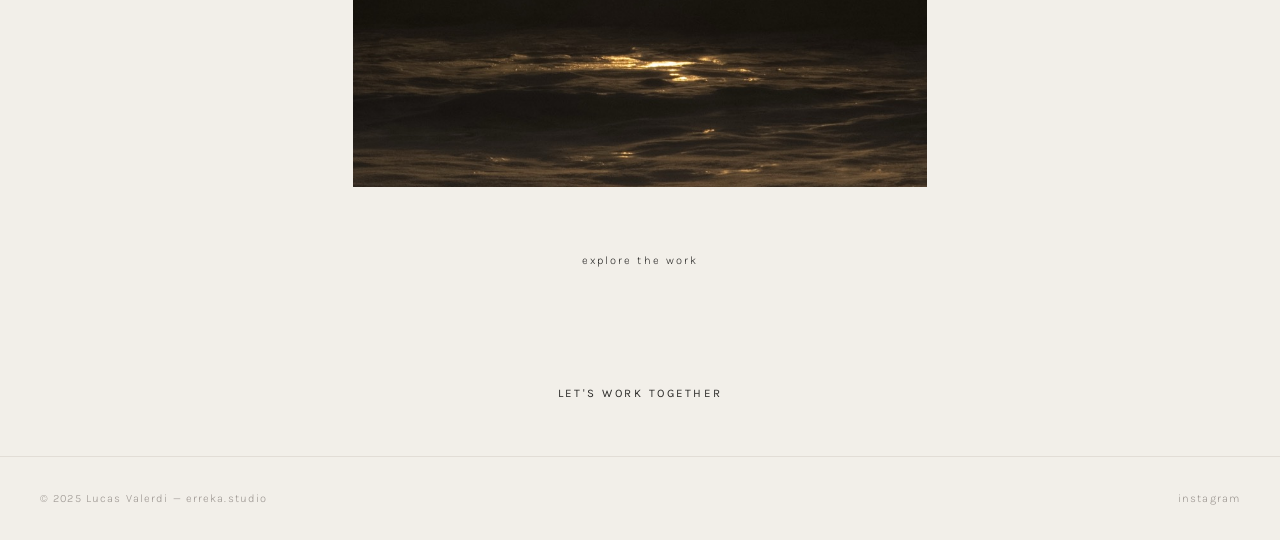
==== commit 4a028095: "Refactor home page: narrative flow with vertical photos - Replace grid preview with 3 vertical photo" ====
--- a/index.html
+++ b/index.html
@@ -69,9 +69,6 @@
       <div class="hero-slide">
         <img src="images/hero-3.jpg" alt="Portrait photographe Biarritz" />
       </div>
-      <div class="hero-slide">
-        <img src="images/hero-4.jpg" alt="Paysage Pyrénées Atlantiques" />
-      </div>
     </div>
     <div class="hero-text">
       <p class="hero-eyebrow">Lucas Valerdi — Photographer</p>
@@ -79,34 +76,28 @@
     </div>
   </section>
 
+  <!-- WORK PHOTOS -->
+  <section class="work-photos">
+    <a href="portfolio.html">
+      <img src="images/photo-20.jpg" alt="Photographie Lucas Valerdi Pays Basque" />
+    </a>
+    <a href="portfolio.html">
+      <img src="images/photo-23.jpg" alt="Photographie Lucas Valerdi Pays Basque" />
+    </a>
+    <a href="portfolio.html">
+      <img src="images/photo-9.jpg" alt="Photographie Lucas Valerdi Pays Basque" />
+    </a>
+  </section>
+
+  <!-- EXPLORE LINK -->
+  <div class="cta-explore">
+    <a href="portfolio.html" class="animated-link">explore the work</a>
+  </div>
+
   <!-- CTA WORK TOGETHER -->
   <div class="cta-work">
     <a href="contact.html" class="btn-work animated-link">let's work together</a>
   </div>
-
-  <!-- PORTFOLIO GRID PREVIEW -->
-  <section class="grid-preview">
-    <div class="grid-item">
-      <a href="portfolio.html">
-        <img src="images/photo-21.jpg" alt="Photographie Lucas Valerdi Pays Basque" />
-      </a>
-    </div>
-    <div class="grid-item">
-      <a href="portfolio.html">
-        <img src="images/photo-9.jpg" alt="Photographie Lucas Valerdi Pays Basque" />
-      </a>
-    </div>
-    <div class="grid-item">
-      <a href="portfolio.html">
-        <img src="images/photo-23.jpg" alt="Photographie Lucas Valerdi Pays Basque" />
-      </a>
-    </div>
-    <div class="grid-item">
-      <a href="portfolio.html">
-        <img src="images/photo-20.jpg" alt="Photographie Lucas Valerdi Pays Basque" />
-      </a>
-    </div>
-  </section>
 
   <!-- FOOTER -->
   <footer>
--- a/style.css
+++ b/style.css
@@ -217,54 +217,31 @@
    ===================== */
 
 /* =====================
-   GRID PREVIEW
-   ===================== */
-.grid-preview {
-  display: grid;
-  grid-template-columns: repeat(4, 1fr);
-  gap: 2px;
-  padding: 0 2px;
-}
-
-.grid-item {
-  position: relative;
-  aspect-ratio: 2/3;
-  overflow: hidden;
-}
-
-.grid-item a {
+   WORK PHOTOS
+   ===================== */
+.work-photos {
+  display: flex;
+  flex-direction: column;
+  align-items: center;
+  padding: 0 2rem;
+}
+
+.work-photos a {
   display: block;
   width: 100%;
-  height: 100%;
-}
-
-.grid-item img {
-  transition: transform 0.6s ease, filter 0.6s ease;
-  filter: brightness(0.85);
-  pointer-events: none;
-}
-
-.grid-item:hover img {
-  transform: scale(1.04);
-  filter: brightness(0.7);
-}
-
-.grid-item span {
-  position: absolute;
-  bottom: 1.2rem;
-  left: 1.2rem;
-  font-size: 0.7rem;
-  letter-spacing: 0.18em;
-  text-transform: lowercase;
-  color: var(--cream);
-  opacity: 0;
-  transform: translateY(4px);
-  transition: opacity 0.3s ease, transform 0.3s ease;
-}
-
-.grid-item:hover span {
-  opacity: 1;
-  transform: translateY(0);
+  max-width: 600px;
+  margin: 0 auto;
+}
+
+.work-photos a + a {
+  margin-top: 6rem;
+}
+
+.work-photos img {
+  width: 100%;
+  height: auto;
+  max-height: 85vh;
+  object-fit: contain;
 }
 
 /* =====================
@@ -347,12 +324,18 @@
 }
 
 /* =====================
-   CTA WORK TOGETHER
-   ===================== */
+   CTA EXPLORE / WORK TOGETHER
+   ===================== */
+.cta-explore {
+  display: flex;
+  justify-content: center;
+  padding: 4rem 2rem;
+}
+
 .cta-work {
   display: flex;
   justify-content: center;
-  padding: 0 2.5rem var(--spacing-l);
+  padding: 3rem 2rem;
 }
 
 .btn-work {
@@ -755,21 +738,11 @@
   line-height: 1.5;
 }
 
-/* =====================
-   DESKTOP — ESPACEMENT RÉDUIT
-   ===================== */
-@media (min-width: 769px) {
-.grid-preview {
-    margin-bottom: 0;
-  }
-}
 
 /* =====================
    RESPONSIVE — TABLET
    ===================== */
 @media (max-width: 1024px) {
-  .grid-preview { grid-template-columns: repeat(2, 1fr); }
-
   .shoots-grid {
     grid-template-columns: 1fr;
     max-width: 640px;
@@ -833,16 +806,13 @@
   .hero-text { left: 1.5rem; bottom: 5rem; }
   .hero h1 { font-size: clamp(2.2rem, 10vw, 3.5rem); }
 
-  /* Grid preview — labels toujours visibles sur touch */
-  .grid-preview {
-    grid-template-columns: repeat(2, 1fr);
-    gap: 2px;
-    padding: 0 2px;
-  }
-
-  .grid-item span {
-    opacity: 1;
-    transform: translateY(0);
+  /* Work photos — mobile */
+  .work-photos a + a {
+    margin-top: 2rem;
+  }
+
+  .work-photos img {
+    max-height: 70vh;
   }
 
 /* Footer */
@@ -983,9 +953,5 @@
    RESPONSIVE — PETIT MOBILE
    ===================== */
 @media (max-width: 480px) {
-  .grid-preview { grid-template-columns: repeat(2, 1fr); }
-
   .hero h1 { font-size: clamp(2rem, 11vw, 3rem); }
-
-
-}
+}
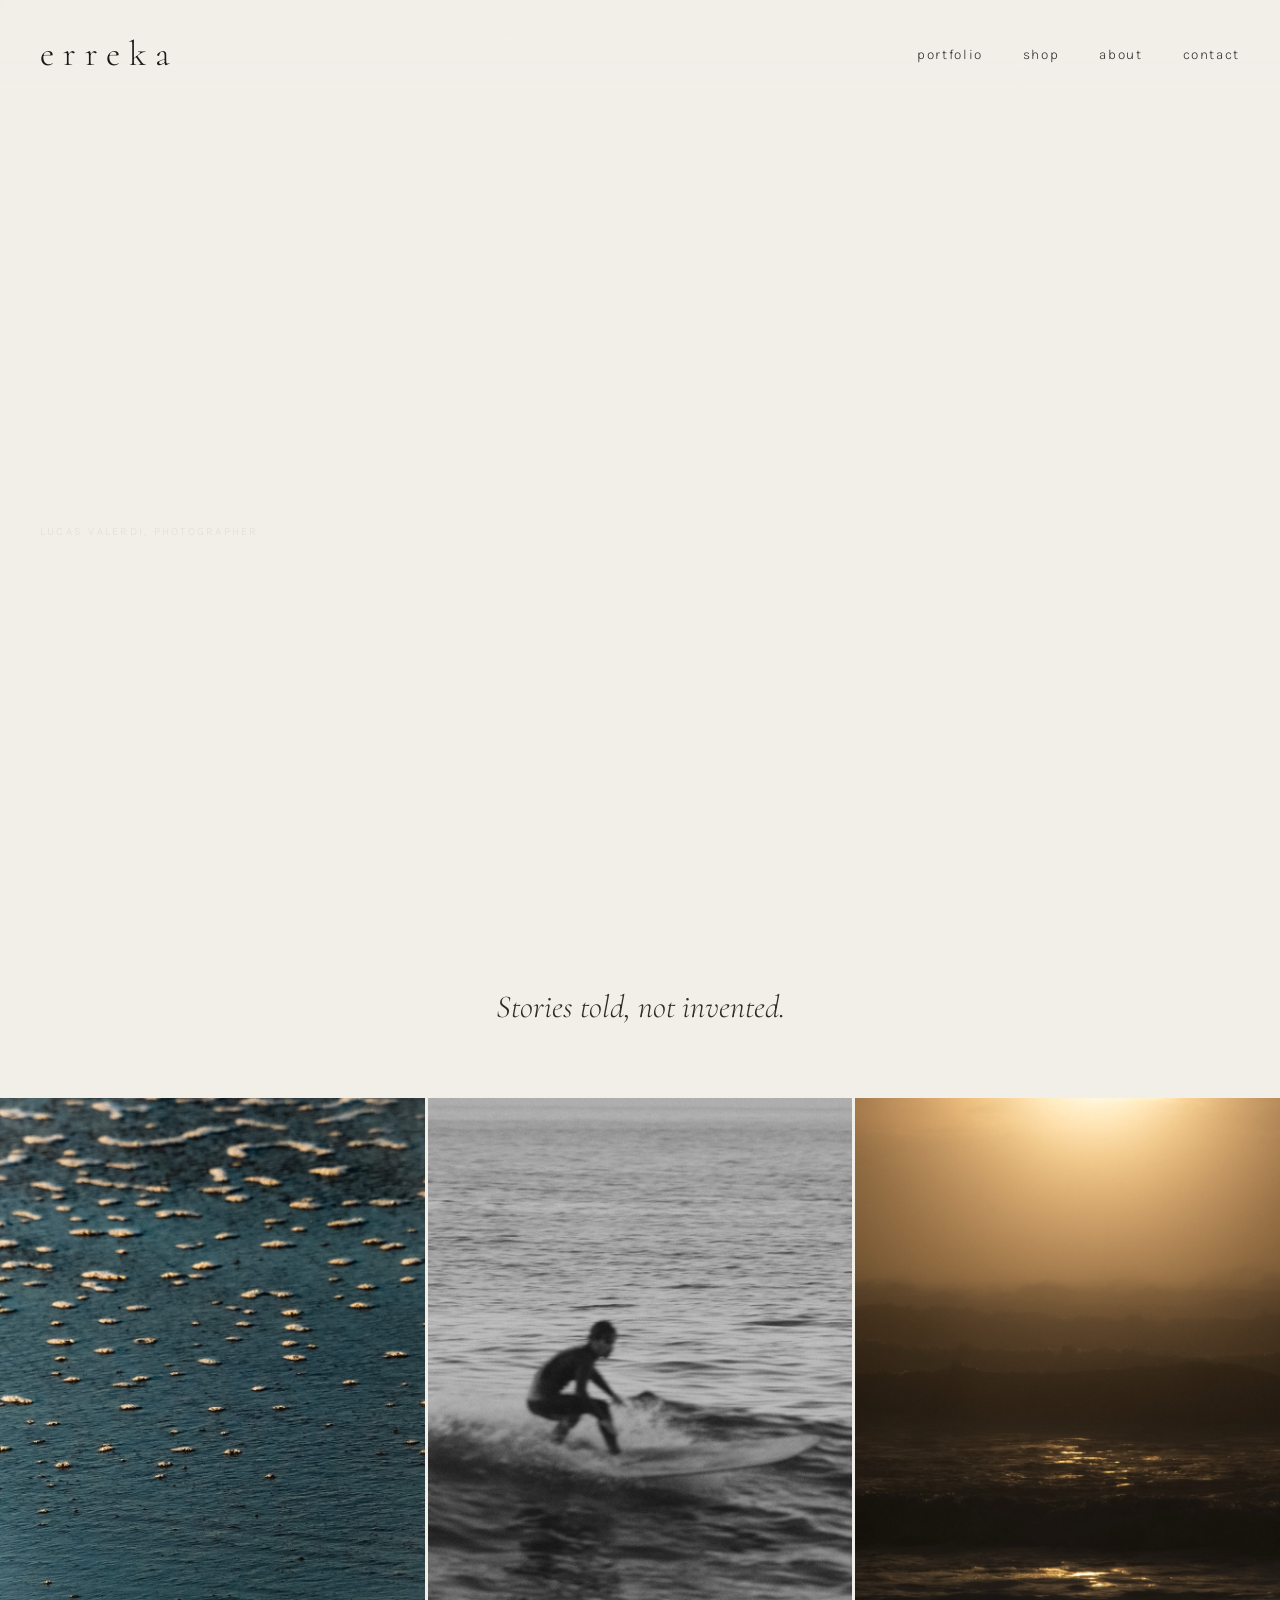
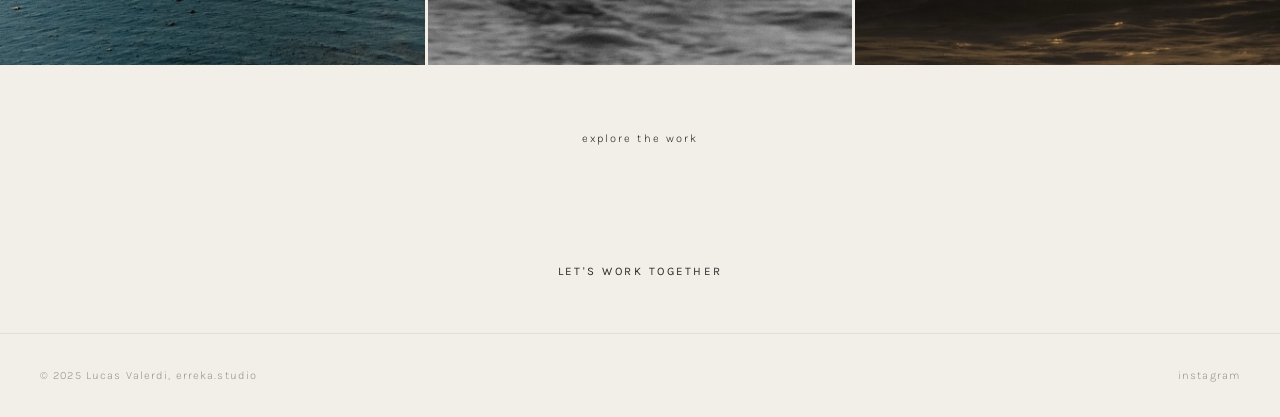
==== commit e2aca4b6: "Refactor home flow + remove em dashes across all pages - Replace work-photos vertical layout with ho" ====
--- a/index.html
+++ b/index.html
@@ -3,17 +3,17 @@
 <head>
   <meta charset="UTF-8" />
   <meta name="viewport" content="width=device-width, initial-scale=1.0" />
-  <title>Lucas Valerdi — Photographe Pays Basque</title>
-  <meta name="description" content="Photographer based in the Basque Country. Surf, portrait, editorial — Biarritz, Hendaye and the Atlantic coast. Custom shoots and limited edition signed prints." />
+  <title>Lucas Valerdi, Photographer Basque Country</title>
+  <meta name="description" content="Photographer based in the Basque Country. Surf, portrait, editorial, Biarritz, Hendaye and the Atlantic coast. Custom shoots and limited edition signed prints." />
 
   <!-- Open Graph -->
-  <meta property="og:title" content="Lucas Valerdi — Photographer Basque Country" />
+  <meta property="og:title" content="Lucas Valerdi, Photographer Basque Country" />
   <meta property="og:description" content="Photographer based in the Basque Country. Surf, portrait, editorial. Custom shoots and limited edition signed prints." />
   <meta property="og:image" content="https://erreka.studio/images/hero.jpg" />
   <meta property="og:url" content="https://erreka.studio/" />
   <meta property="og:type" content="website" />
   <meta name="twitter:card" content="summary_large_image" />
-  <meta name="twitter:title" content="Lucas Valerdi — Photographer Basque Country" />
+  <meta name="twitter:title" content="Lucas Valerdi, Photographer Basque Country" />
   <meta name="twitter:description" content="Photographer based in the Basque Country. Surf, portrait, editorial." />
   <meta name="twitter:image" content="https://erreka.studio/images/hero.jpg" />
 
@@ -56,10 +56,9 @@
     </ul>
   </nav>
 
-  <!-- HERO — fondu enchaîné automatique -->
+  <!-- HERO -->
   <section class="hero">
     <div class="hero-image-wrap">
-      <!-- Slide 1 : actif par défaut via JS -->
       <div class="hero-slide">
         <img src="images/hero.jpg" alt="Côte atlantique, Pays Basque" />
       </div>
@@ -71,22 +70,19 @@
       </div>
     </div>
     <div class="hero-text">
-      <p class="hero-eyebrow">Lucas Valerdi — Photographer</p>
+      <p class="hero-eyebrow">Lucas Valerdi, Photographer</p>
       <h1><em>Surf, portrait,</em><br />editorial.</h1>
     </div>
   </section>
 
-  <!-- WORK PHOTOS -->
-  <section class="work-photos">
-    <a href="portfolio.html">
-      <img src="images/photo-20.jpg" alt="Photographie Lucas Valerdi Pays Basque" />
-    </a>
-    <a href="portfolio.html">
-      <img src="images/photo-23.jpg" alt="Photographie Lucas Valerdi Pays Basque" />
-    </a>
-    <a href="portfolio.html">
-      <img src="images/photo-9.jpg" alt="Photographie Lucas Valerdi Pays Basque" />
-    </a>
+  <!-- TAGLINE -->
+  <p class="home-tagline"><em>Stories told, not invented.</em></p>
+
+  <!-- GRID -->
+  <section class="home-grid">
+    <a href="portfolio.html"><img src="images/photo-20.jpg" alt="Photography Lucas Valerdi" /></a>
+    <a href="portfolio.html"><img src="images/photo-23.jpg" alt="Photography Lucas Valerdi" /></a>
+    <a href="portfolio.html"><img src="images/photo-9.jpg" alt="Photography Lucas Valerdi" /></a>
   </section>
 
   <!-- EXPLORE LINK -->
@@ -101,7 +97,7 @@
 
   <!-- FOOTER -->
   <footer>
-    <p>© 2025 Lucas Valerdi — erreka.studio</p>
+    <p>© 2025 Lucas Valerdi, erreka.studio</p>
     <a href="https://instagram.com/erreka_studio" target="_blank" rel="noopener noreferrer" aria-label="Instagram erreka_studio (nouvelle fenêtre)">instagram</a>
   </footer>
 
--- a/style.css
+++ b/style.css
@@ -217,31 +217,35 @@
    ===================== */
 
 /* =====================
-   WORK PHOTOS
-   ===================== */
-.work-photos {
-  display: flex;
-  flex-direction: column;
-  align-items: center;
-  padding: 0 2rem;
-}
-
-.work-photos a {
+   HOME
+   ===================== */
+.home-tagline {
+  text-align: center;
+  font-family: var(--ff-display);
+  font-size: clamp(1.2rem, 3vw, 2rem);
+  font-weight: 300;
+  font-style: italic;
+  color: var(--charcoal);
+  padding: 5rem 2rem 4rem;
+}
+
+.home-grid {
+  display: grid;
+  grid-template-columns: repeat(3, 1fr);
+  gap: 3px;
+  padding: 0;
+}
+
+.home-grid img {
+  width: 100%;
+  aspect-ratio: 3/4;
+  object-fit: cover;
   display: block;
-  width: 100%;
-  max-width: 600px;
-  margin: 0 auto;
-}
-
-.work-photos a + a {
-  margin-top: 6rem;
-}
-
-.work-photos img {
-  width: 100%;
-  height: auto;
-  max-height: 85vh;
-  object-fit: contain;
+  transition: opacity 0.3s ease;
+}
+
+.home-grid a:hover img {
+  opacity: 0.85;
 }
 
 /* =====================
@@ -806,13 +810,10 @@
   .hero-text { left: 1.5rem; bottom: 5rem; }
   .hero h1 { font-size: clamp(2.2rem, 10vw, 3.5rem); }
 
-  /* Work photos — mobile */
-  .work-photos a + a {
-    margin-top: 2rem;
-  }
-
-  .work-photos img {
-    max-height: 70vh;
+  /* Home grid — mobile */
+  .home-grid {
+    grid-template-columns: 1fr;
+    gap: 2px;
   }
 
 /* Footer */
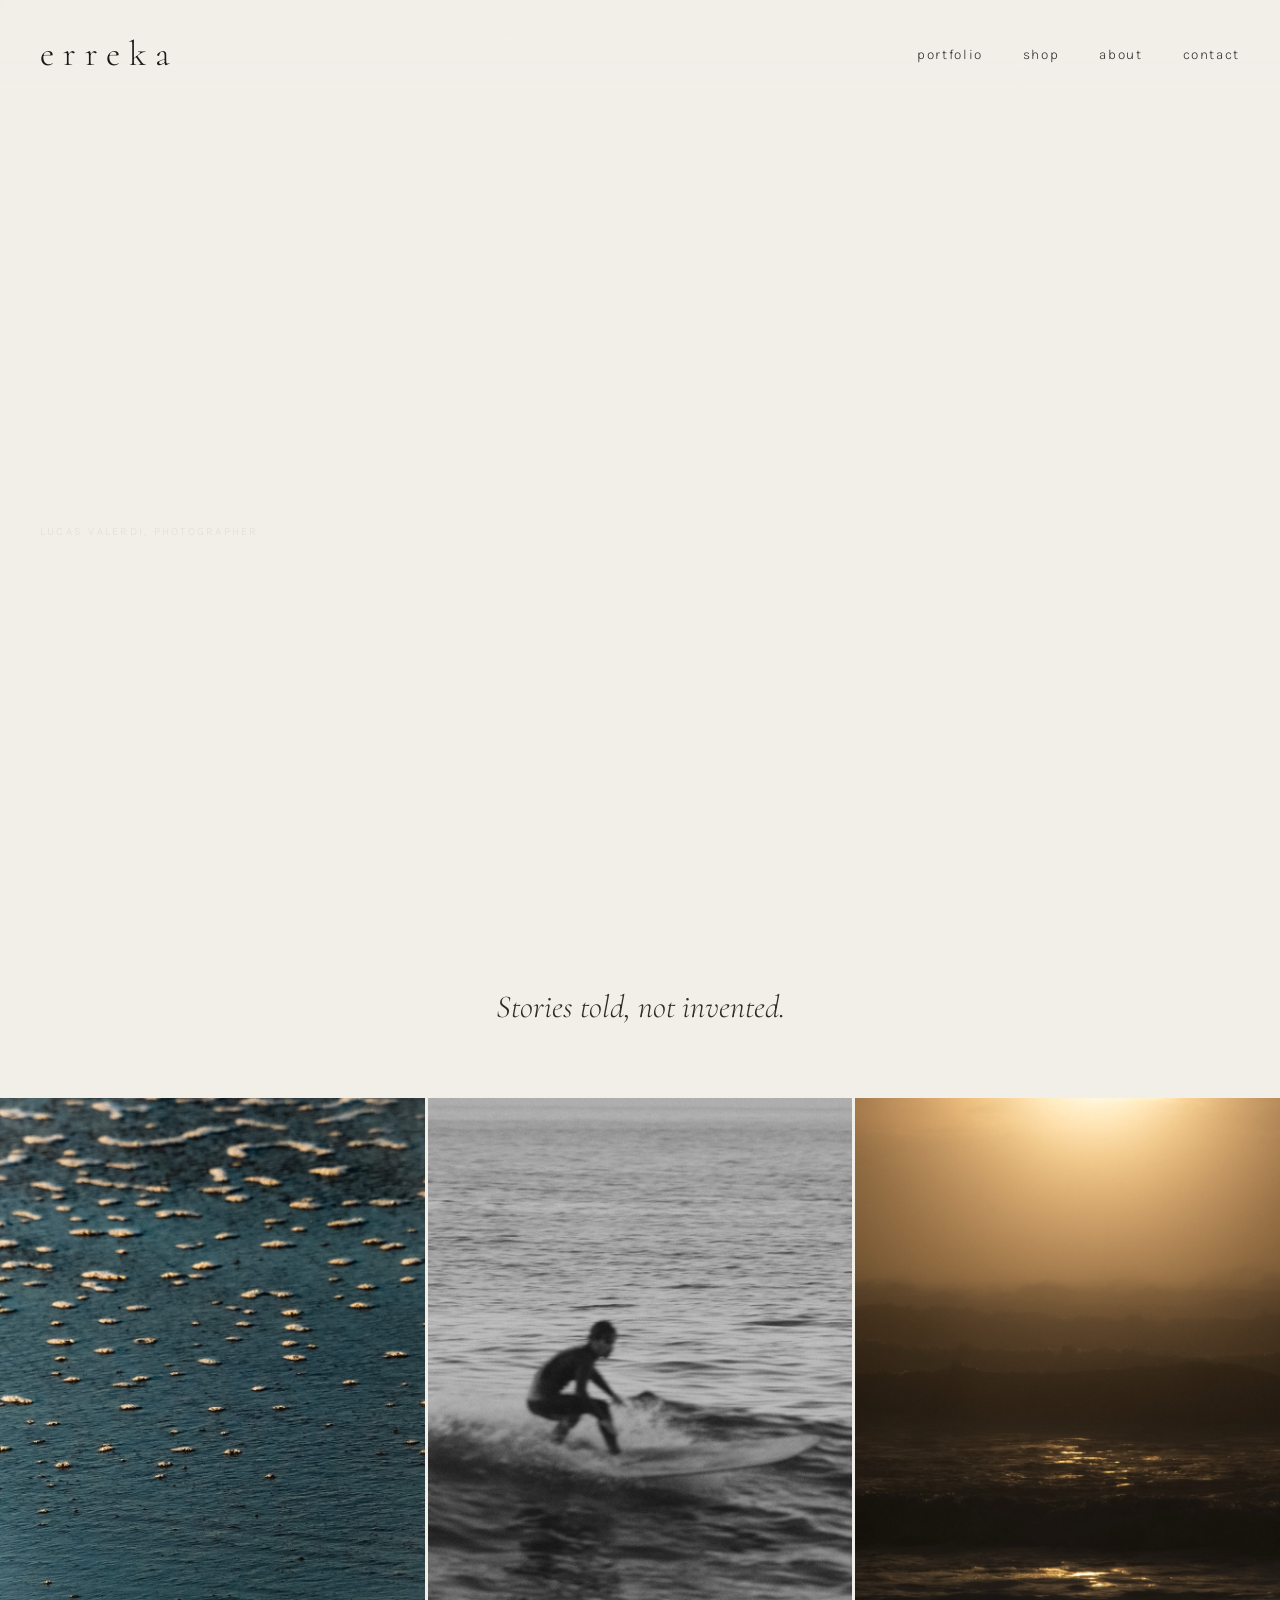
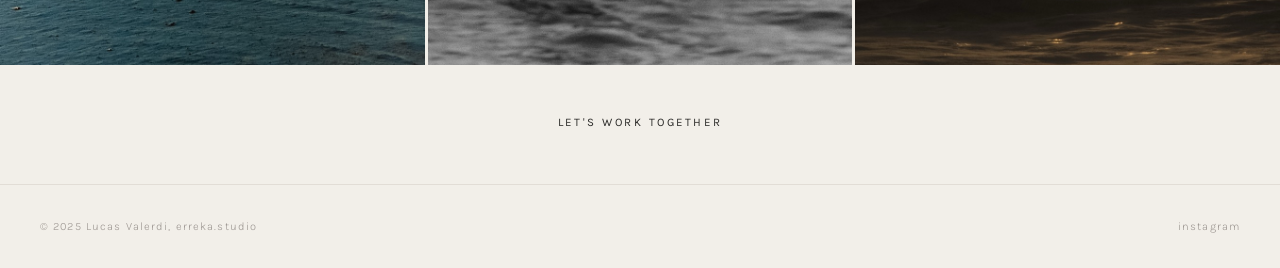
==== commit 6b4d406a: "Remove explore the work link and its CSS" ====
--- a/index.html
+++ b/index.html
@@ -85,11 +85,6 @@
     <a href="portfolio.html"><img src="images/photo-9.jpg" alt="Photography Lucas Valerdi" /></a>
   </section>
 
-  <!-- EXPLORE LINK -->
-  <div class="cta-explore">
-    <a href="portfolio.html" class="animated-link">explore the work</a>
-  </div>
-
   <!-- CTA WORK TOGETHER -->
   <div class="cta-work">
     <a href="contact.html" class="btn-work animated-link">let's work together</a>
--- a/style.css
+++ b/style.css
@@ -330,12 +330,6 @@
 /* =====================
    CTA EXPLORE / WORK TOGETHER
    ===================== */
-.cta-explore {
-  display: flex;
-  justify-content: center;
-  padding: 4rem 2rem;
-}
-
 .cta-work {
   display: flex;
   justify-content: center;
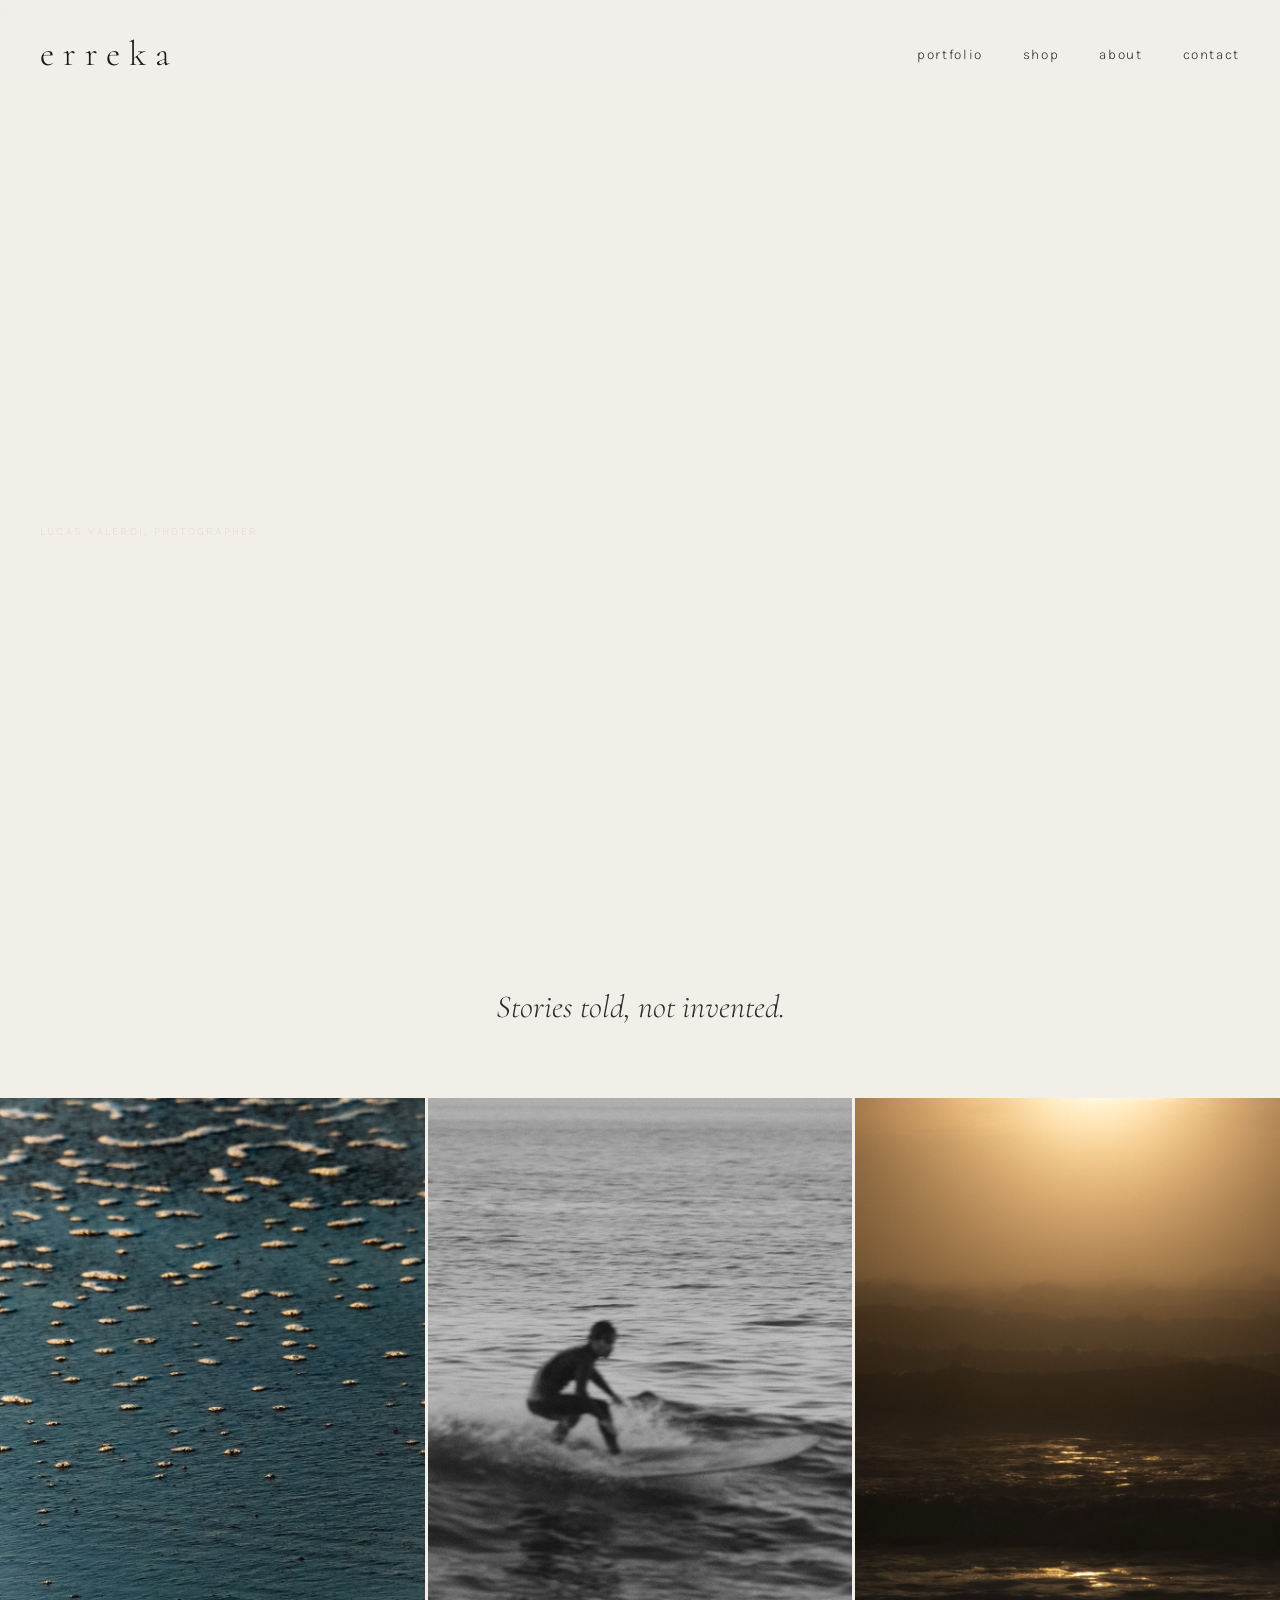
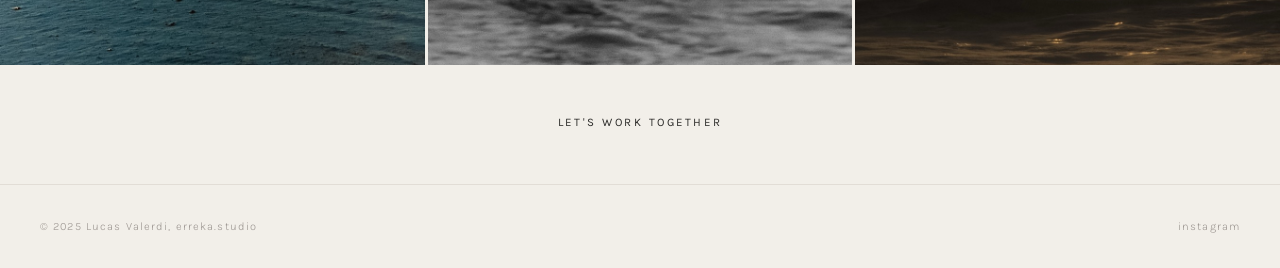
==== commit a881ed7b: "Update hero h1 to Salty portraits & editorial" ====
--- a/index.html
+++ b/index.html
@@ -71,7 +71,7 @@
     </div>
     <div class="hero-text">
       <p class="hero-eyebrow">Lucas Valerdi, Photographer</p>
-      <h1><em>Surf, portrait,</em><br />editorial.</h1>
+      <h1><em>Salty portraits</em><br />&amp; editorial.</h1>
     </div>
   </section>
 
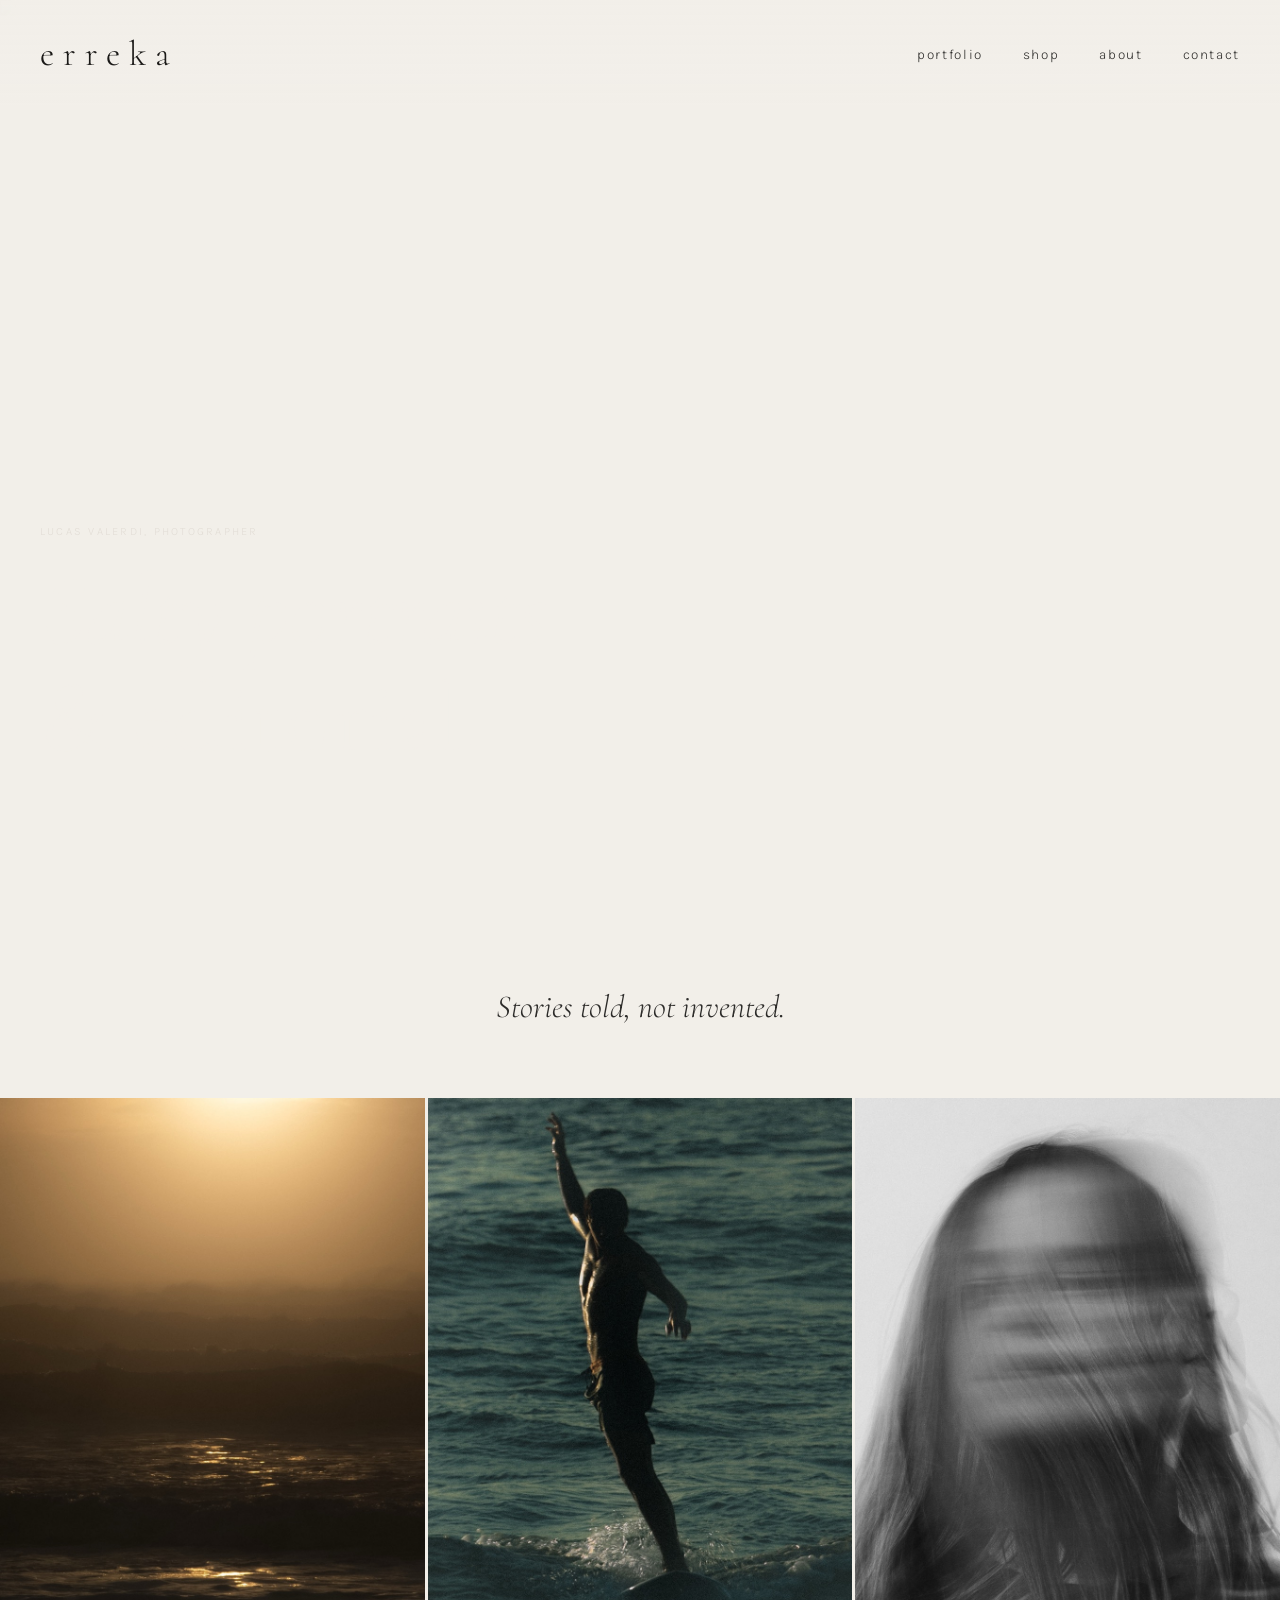
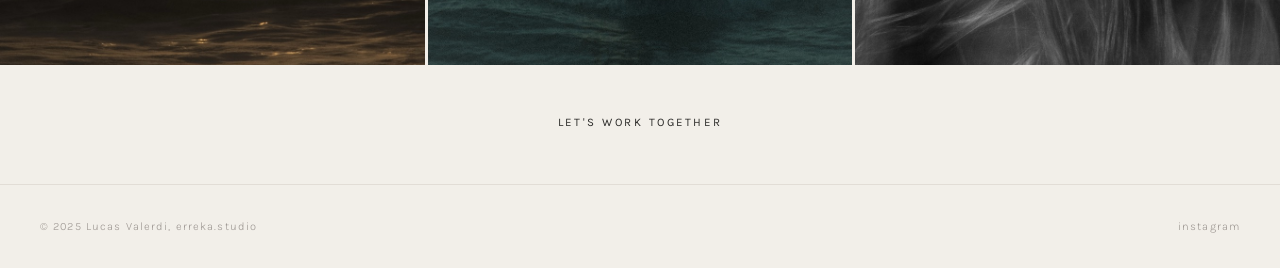
==== commit fbf03d2b: "Corrige la grille d'accueil : remplace photo-23.jpg manquante" ====
--- a/index.html
+++ b/index.html
@@ -80,9 +80,9 @@
 
   <!-- GRID -->
   <section class="home-grid">
-    <a href="portfolio.html"><img src="images/photo-20.jpg" alt="Photography Lucas Valerdi" /></a>
-    <a href="portfolio.html"><img src="images/photo-23.jpg" alt="Photography Lucas Valerdi" /></a>
-    <a href="portfolio.html"><img src="images/photo-9.jpg" alt="Photography Lucas Valerdi" /></a>
+    <a href="portfolio.html"><img src="images/photo-11.jpg" alt="Photography Lucas Valerdi" /></a>
+    <a href="portfolio.html"><img src="images/photo-5.jpg" alt="Photography Lucas Valerdi" /></a>
+    <a href="portfolio.html"><img src="images/photo-32.jpg" alt="Photography Lucas Valerdi" /></a>
   </section>
 
   <!-- CTA WORK TOGETHER -->
